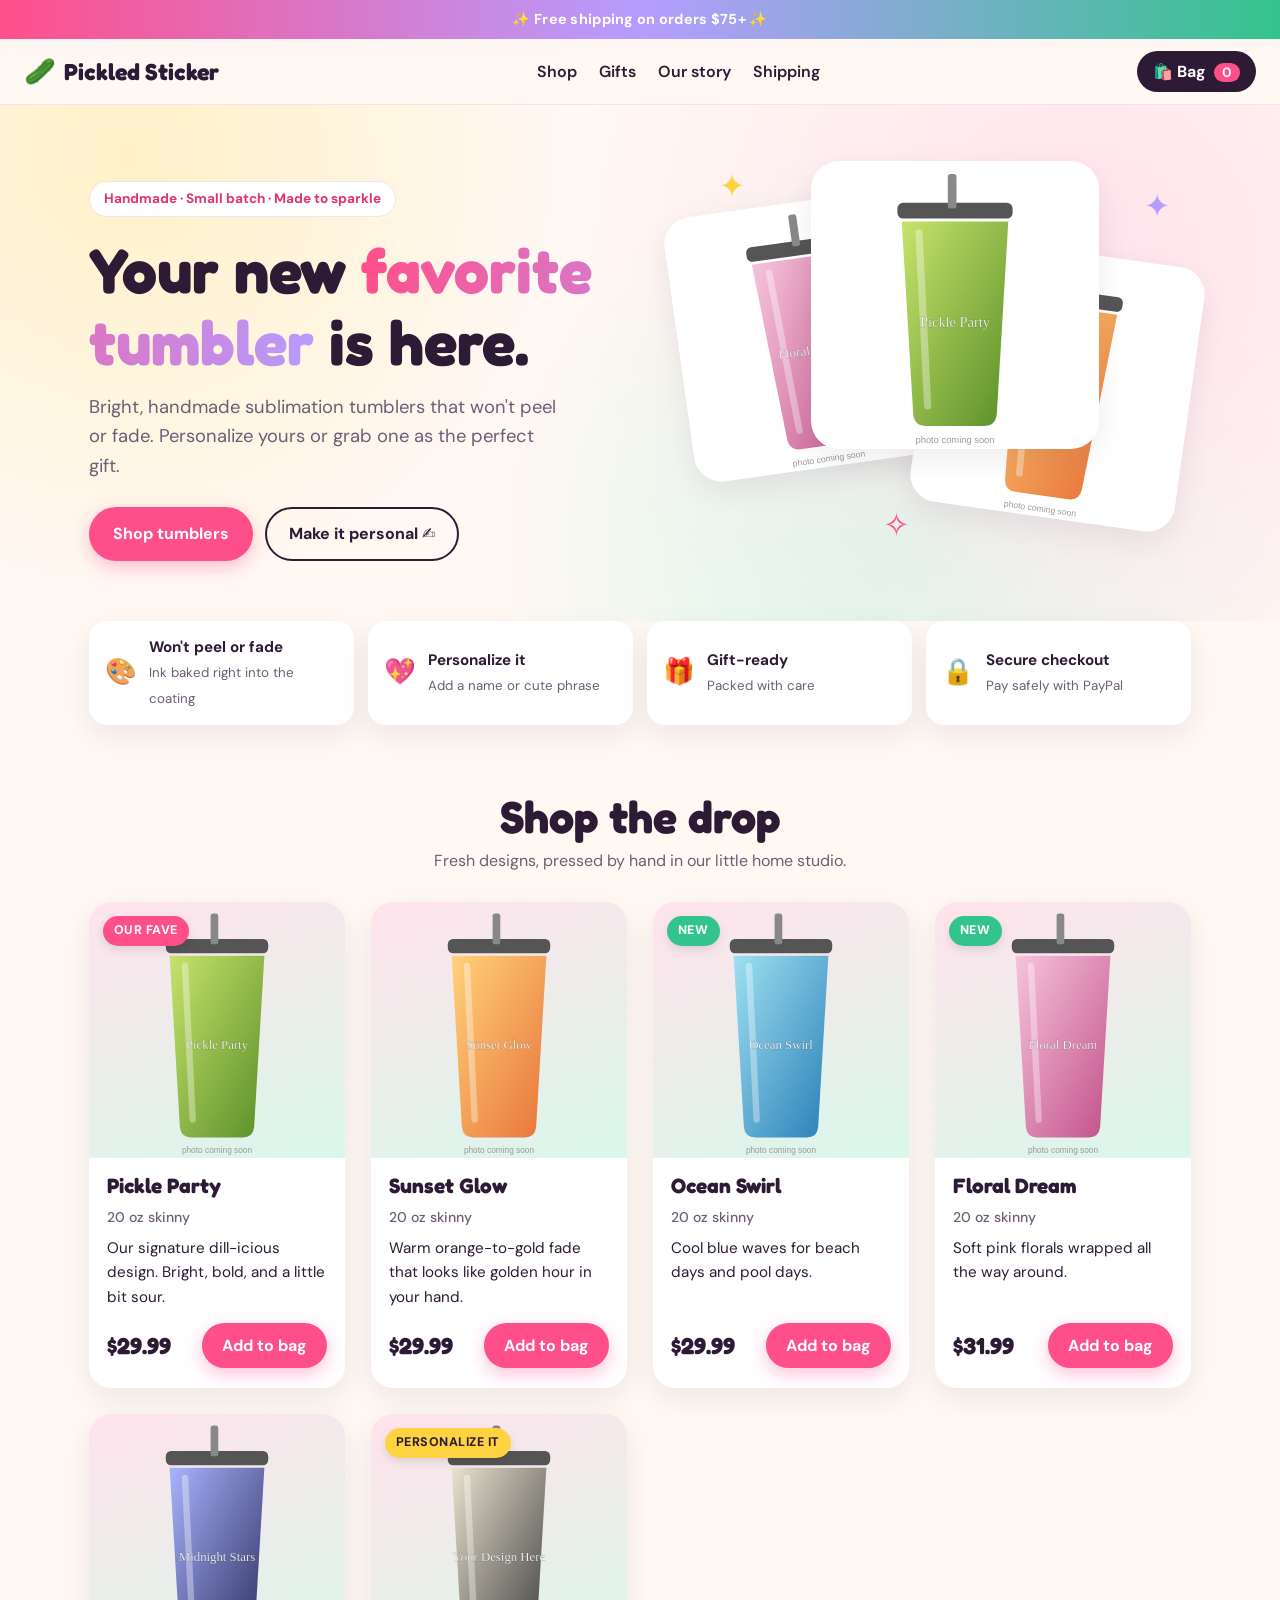
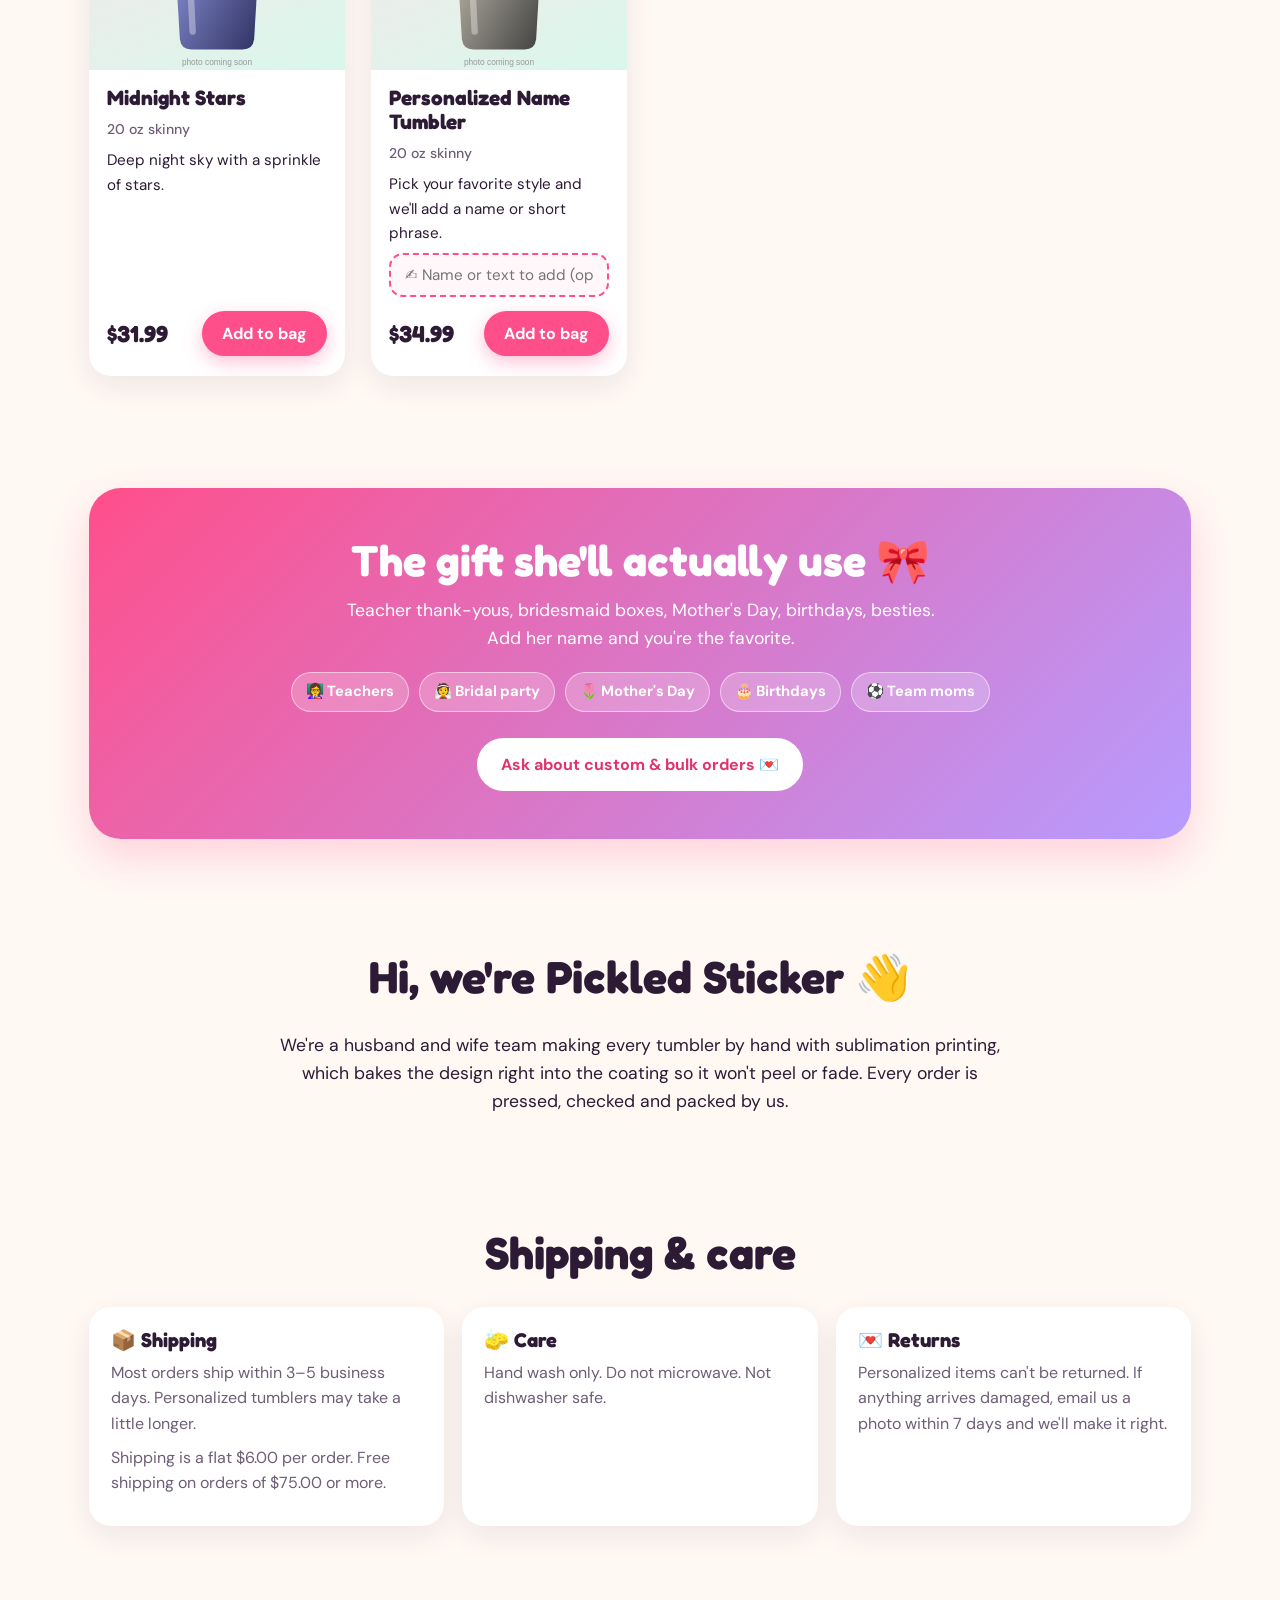
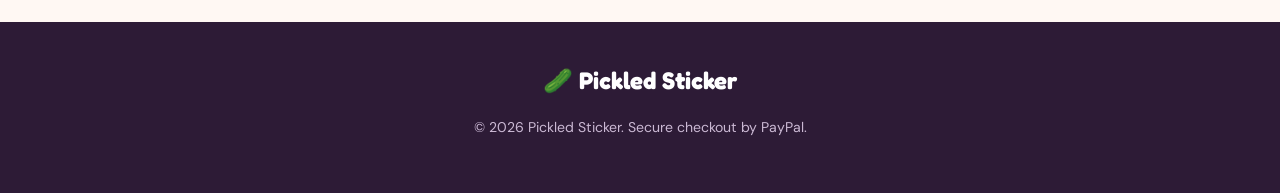
==== index.html @ 27cde6be "New product-focused headline and tagline Co-Authored-By: Claude Opus 5.5 (1M context) <noreply@anthr" ====
<!doctype html>
<html lang="en">
<head>
  <meta charset="utf-8">
  <meta name="viewport" content="width=device-width, initial-scale=1">
  <title>Pickled Sticker | Handmade Sublimation Tumblers</title>
  <meta name="description" content="Bright, handmade sublimation tumblers from Pickled Sticker. Personalized names, gift-ready, shipped to your door.">
  <meta property="og:title" content="Pickled Sticker | Handmade Tumblers">
  <meta property="og:description" content="Cute, bright, handmade tumblers. Personalize yours or grab a gift.">
  <meta property="og:image" content="images/pickle-party.svg">
  <link rel="icon" href="images/pickle-party.svg" type="image/svg+xml">
  <link rel="preconnect" href="https://fonts.googleapis.com">
  <link rel="preconnect" href="https://fonts.gstatic.com" crossorigin>
  <link href="https://fonts.googleapis.com/css2?family=Fredoka:wght@500;600;700&family=DM+Sans:wght@400;500;700&display=swap" rel="stylesheet">
  <link rel="stylesheet" href="styles.css">
</head>
<body>
  <div class="announce" id="announce">✨ <span id="announceText">Handmade with love</span> ✨</div>

  <header class="site-header">
    <a href="#top" class="brand" id="top">
      <span class="brand-mark" aria-hidden="true">🥒</span>
      <span class="brand-name" data-shop-name>Pickled Sticker</span>
    </a>
    <nav class="nav">
      <a href="#shop">Shop</a>
      <a href="#gifts">Gifts</a>
      <a href="#about">Our story</a>
      <a href="#policies">Shipping</a>
    </nav>
    <button class="cart-button" id="cartButton" aria-label="Open cart">
      <span aria-hidden="true">🛍️</span> Bag <span class="cart-count" id="cartCount">0</span>
    </button>
  </header>

  <main>
    <section class="hero">
      <div class="hero-text">
        <p class="eyebrow">Handmade · Small batch · Made to sparkle</p>
        <h1>Your new <span class="pop">favorite tumbler</span> is here.</h1>
        <p class="tagline" id="tagline"></p>
        <div class="hero-ctas">
          <a href="#shop" class="btn btn-primary">Shop tumblers</a>
          <a href="#shop" class="btn btn-ghost" id="personalizeCta">Make it personal ✍️</a>
        </div>
      </div>
      <div class="hero-art" aria-hidden="true">
        <img class="float f1" src="images/floral-dream.svg" alt="">
        <img class="float f2" src="images/pickle-party.svg" alt="">
        <img class="float f3" src="images/sunset-glow.svg" alt="">
        <span class="sparkle s1">✦</span><span class="sparkle s2">✧</span><span class="sparkle s3">✦</span>
      </div>
    </section>

    <section class="perks" aria-label="Why shop with us">
      <div class="perk"><span>🎨</span><div><strong>Won't peel or fade</strong><small>Ink baked right into the coating</small></div></div>
      <div class="perk"><span>💖</span><div><strong>Personalize it</strong><small>Add a name or cute phrase</small></div></div>
      <div class="perk"><span>🎁</span><div><strong>Gift-ready</strong><small>Packed with care</small></div></div>
      <div class="perk"><span>🔒</span><div><strong>Secure checkout</strong><small>Pay safely with PayPal</small></div></div>
    </section>

    <section id="shop" class="section">
      <div class="section-head">
        <h2>Shop the drop</h2>
        <p>Fresh designs, pressed by hand in our little home studio.</p>
      </div>
      <div class="product-grid" id="productGrid"></div>
    </section>

    <section id="gifts" class="section gifts">
      <div class="gift-card">
        <h2>The gift she'll actually use 🎀</h2>
        <p>Teacher thank-yous, bridesmaid boxes, Mother's Day, birthdays, besties. Add her name and you're the favorite.</p>
        <div class="chips">
          <span>👩‍🏫 Teachers</span><span>👰 Bridal party</span><span>🌷 Mother's Day</span><span>🎂 Birthdays</span><span>⚽ Team moms</span>
        </div>
        <a class="btn btn-primary" id="contactLink" href="#">Ask about custom &amp; bulk orders</a>
      </div>
    </section>

    <section id="about" class="section about">
      <div class="section-head">
        <h2>Hi, we're Pickled Sticker 👋</h2>
      </div>
      <p>
        We're a husband and wife team making every tumbler by hand with sublimation printing,
        which bakes the design right into the coating so it won't peel or fade.
        Every order is pressed, checked and packed by us.
        <!-- Master: replace this paragraph with your own story. -->
      </p>
    </section>

    <section id="policies" class="section policies">
      <div class="section-head"><h2>Shipping &amp; care</h2></div>
      <div class="policy-grid">
        <div class="policy"><h3>📦 Shipping</h3><p>Most orders ship within 3–5 business days. Personalized tumblers may take a little longer.</p><p id="shippingPolicy"></p></div>
        <div class="policy"><h3>🧽 Care</h3><p>Hand wash only. Do not microwave. Not dishwasher safe.</p></div>
        <div class="policy"><h3>💌 Returns</h3><p>Personalized items can't be returned. If anything arrives damaged, email us a photo within 7 days and we'll make it right.</p></div>
      </div>
    </section>
  </main>

  <footer class="site-footer">
    <p class="footer-brand">🥒 <span data-shop-name>Pickled Sticker</span></p>
    <p id="socialLinks"></p>
    <p class="small">&copy; <span id="year"></span> <span data-shop-name>Pickled Sticker</span>. Secure checkout by PayPal.</p>
  </footer>

  <!-- Cart drawer -->
  <div class="overlay" id="overlay" hidden></div>
  <aside class="cart-drawer" id="cartDrawer" aria-label="Shopping bag" hidden>
    <div class="cart-head">
      <h2>Your bag</h2>
      <button class="icon-btn" id="closeCart" aria-label="Close bag">✕</button>
    </div>
    <div class="ship-meter" id="shipMeter"></div>
    <div class="cart-items" id="cartItems"></div>
    <div class="cart-totals" id="cartTotals"></div>
    <div id="checkoutNotice" class="notice" hidden></div>
    <div id="paypal-button-container"></div>
  </aside>

  <!-- Thank-you popup -->
  <div class="modal" id="thanksModal" hidden>
    <div class="modal-card">
      <div class="confetti" aria-hidden="true">🎉</div>
      <h2>Yay, it's yours!</h2>
      <p>Your order went through. You'll get a receipt from PayPal by email.</p>
      <p class="small">Order ID: <strong id="orderId"></strong></p>
      <button class="btn btn-primary" id="closeThanks">Keep shopping</button>
    </div>
  </div>

  <script src="config.js"></script>
  <script src="products.js"></script>
  <script src="app.js"></script>
</body>
</html>
---- styles.css ----
:root {
  --pink: #ff4f8b;
  --pink-dark: #e0336f;
  --blush: #ffe3ec;
  --mint: #33c48d;
  --mint-soft: #d9f7ea;
  --sun: #ffd23f;
  --lilac: #b69cff;
  --cream: #fff8f3;
  --ink: #2d1b36;
  --muted: #6e5d77;
  --card: #ffffff;
  --line: #f1e3ea;
  --radius: 22px;
  --shadow: 0 10px 30px rgba(45, 27, 54, .08);
  --shadow-hover: 0 18px 40px rgba(255, 79, 139, .22);
  --display: "Fredoka", "Trebuchet MS", system-ui, sans-serif;
  --body: "DM Sans", system-ui, -apple-system, "Segoe UI", Roboto, sans-serif;
}

* { box-sizing: border-box; }
html { scroll-behavior: smooth; }
body {
  margin: 0;
  font-family: var(--body);
  background: var(--cream);
  color: var(--ink);
  line-height: 1.6;
  overflow-x: hidden;
}
img { max-width: 100%; display: block; }
a { color: var(--pink-dark); }
h1, h2, h3 { font-family: var(--display); line-height: 1.15; }

/* Announcement bar */
.announce {
  background: linear-gradient(90deg, var(--pink), var(--lilac), var(--mint));
  color: #fff; text-align: center; font-weight: 700; font-size: .9rem; padding: 8px 16px;
  letter-spacing: .02em;
}

/* Header */
.site-header {
  position: sticky; top: 0; z-index: 10;
  display: flex; align-items: center; gap: 18px; flex-wrap: wrap;
  padding: 12px 24px;
  background: rgba(255, 248, 243, .88);
  backdrop-filter: blur(10px); -webkit-backdrop-filter: blur(10px);
  border-bottom: 1px solid var(--line);
}
.brand { display: flex; align-items: center; gap: 8px; color: var(--ink); text-decoration: none; font-family: var(--display); font-weight: 700; font-size: 1.45rem; }
.brand-mark { font-size: 1.6rem; display: inline-block; transition: transform .3s; }
.brand:hover .brand-mark { transform: rotate(-15deg) scale(1.1); }
.nav { display: flex; gap: 22px; flex: 1; flex-wrap: wrap; justify-content: center; }
.nav a { color: var(--ink); text-decoration: none; font-weight: 600; position: relative; }
.nav a::after { content: ""; position: absolute; left: 0; right: 100%; bottom: -3px; height: 3px; border-radius: 3px; background: var(--pink); transition: right .25s; }
.nav a:hover::after { right: 0; }
.cart-button {
  background: var(--ink); color: #fff; border: 0; border-radius: 999px;
  padding: 10px 16px; font-weight: 700; cursor: pointer; font-size: 1rem; font-family: var(--body);
  transition: transform .15s;
}
.cart-button:hover { transform: translateY(-2px); }
.cart-count { background: var(--pink); color: #fff; border-radius: 999px; padding: 1px 8px; margin-left: 4px; font-size: .85rem; }
.cart-count.bump { animation: bump .4s; }
@keyframes bump { 50% { transform: scale(1.4); } }

/* Hero */
.hero {
  display: grid; grid-template-columns: 1.1fr 1fr; align-items: center; gap: 24px;
  max-width: 1150px; margin: 0 auto; padding: 56px 24px 40px;
  position: relative;
}
.hero::before {
  content: ""; position: absolute; top: 0; bottom: 0; left: calc(50% - 50vw); right: calc(50% - 50vw); z-index: -1;
  background:
    radial-gradient(circle at 85% 30%, var(--blush) 0, transparent 45%),
    radial-gradient(circle at 70% 85%, var(--mint-soft) 0, transparent 40%),
    radial-gradient(circle at 10% 10%, #fff1c7 0, transparent 35%);
}
.eyebrow { display: inline-block; background: #fff; border: 1px solid var(--line); border-radius: 999px; padding: 6px 14px; font-weight: 700; font-size: .85rem; color: var(--pink-dark); margin: 0 0 18px; }
.hero h1 { font-size: clamp(2.3rem, 5.6vw, 3.9rem); margin: 0 0 14px; }
.pop {
  background: linear-gradient(90deg, var(--pink), var(--lilac));
  -webkit-background-clip: text; background-clip: text; color: transparent;
  display: inline;
}
.tagline { font-size: 1.15rem; color: var(--muted); max-width: 480px; margin: 0 0 26px; }
.hero-ctas { display: flex; gap: 12px; flex-wrap: wrap; }
.hero-art { position: relative; height: 420px; }
.float { position: absolute; width: 52%; border-radius: 28px; box-shadow: var(--shadow); background: #fff; animation: bob 6s ease-in-out infinite; }
.f1 { left: 0; top: 40px; transform: rotate(-8deg); animation-delay: -2s; }
.f2 { left: 26%; top: 0; z-index: 2; width: 56%; }
.f3 { right: 0; top: 90px; transform: rotate(8deg); animation-delay: -4s; }
@keyframes bob { 50% { translate: 0 -14px; } }
.sparkle { position: absolute; color: var(--sun); font-size: 2rem; animation: twinkle 2.4s ease-in-out infinite; }
.s1 { top: 0; left: 8%; } .s2 { bottom: 30px; left: 40%; color: var(--pink); animation-delay: -.8s; } .s3 { top: 20px; right: 4%; color: var(--lilac); animation-delay: -1.6s; }
@keyframes twinkle { 50% { opacity: .3; transform: scale(.7) rotate(20deg); } }

/* Perks */
.perks {
  max-width: 1150px; margin: 0 auto 10px; padding: 0 24px;
  display: grid; grid-template-columns: repeat(4, 1fr); gap: 14px;
}
.perk { display: flex; gap: 12px; align-items: center; background: #fff; border-radius: 18px; padding: 14px 16px; box-shadow: var(--shadow); }
.perk span { font-size: 1.6rem; }
.perk strong { display: block; font-size: .95rem; }
.perk small { color: var(--muted); }

/* Sections */
.section { max-width: 1150px; margin: 0 auto; padding: 56px 24px; }
.section-head { text-align: center; margin-bottom: 28px; }
.section-head h2 { font-size: clamp(2rem, 4.5vw, 2.8rem); margin: 0 0 6px; }
.section-head p { color: var(--muted); margin: 0; }
.about p { max-width: 720px; margin: 0 auto; text-align: center; font-size: 1.1rem; }

/* Buttons */
.btn {
  display: inline-block; border: 2px solid var(--ink); color: var(--ink); background: #fff;
  padding: 12px 22px; border-radius: 999px; font-weight: 700; text-decoration: none; cursor: pointer;
  font-size: 1rem; font-family: var(--body); transition: transform .15s, box-shadow .15s, background .15s;
}
.btn:hover { transform: translateY(-2px); }
.btn-primary { background: var(--pink); border-color: var(--pink); color: #fff; box-shadow: 0 6px 18px rgba(255, 79, 139, .35); }
.btn-primary:hover { background: var(--pink-dark); border-color: var(--pink-dark); }
.btn-ghost { background: transparent; }
.btn:disabled { opacity: .5; cursor: not-allowed; transform: none; }

/* Products */
.product-grid { display: grid; grid-template-columns: repeat(auto-fill, minmax(250px, 1fr)); gap: 26px; }
.product {
  background: var(--card); border-radius: var(--radius); overflow: hidden;
  display: flex; flex-direction: column; box-shadow: var(--shadow);
  transition: transform .2s, box-shadow .2s; position: relative;
}
.product:hover { transform: translateY(-6px); box-shadow: var(--shadow-hover); }
.product .img-wrap { background: linear-gradient(160deg, var(--blush), var(--mint-soft)); overflow: hidden; }
.product img { aspect-ratio: 1 / 1; object-fit: cover; transition: transform .4s; }
.product:hover img { transform: scale(1.06) rotate(-2deg); }
.badge {
  position: absolute; top: 14px; left: 14px; z-index: 2;
  background: var(--sun); color: var(--ink); font-weight: 800; font-size: .78rem;
  padding: 5px 11px; border-radius: 999px; text-transform: uppercase; letter-spacing: .04em;
  box-shadow: 0 4px 10px rgba(0,0,0,.1);
}
.badge.new { background: var(--mint); color: #fff; }
.badge.fave { background: var(--pink); color: #fff; }
.product-body { padding: 16px 18px 20px; display: flex; flex-direction: column; gap: 8px; flex: 1; }
.product h3 { margin: 0; font-size: 1.3rem; }
.product .meta { color: var(--muted); font-size: .88rem; margin: 0; font-weight: 500; }
.product .desc { margin: 0; font-size: .95rem; flex: 1; }
.product .buy-row { display: flex; align-items: center; justify-content: space-between; gap: 10px; margin-top: 6px; }
.product .price { font-family: var(--display); font-weight: 700; font-size: 1.45rem; }
.product .btn { padding: 10px 18px; }
.product input[type=text] {
  width: 100%; padding: 10px 14px; border: 2px dashed var(--pink); border-radius: 14px;
  font-size: .95rem; font-family: var(--body); background: #fff7fa;
}
.product input[type=text]:focus { outline: none; border-style: solid; }
.sold-out { color: var(--muted); font-weight: 700; background: var(--line); padding: 8px 14px; border-radius: 999px; }

/* Gifts */
.gift-card {
  background: linear-gradient(135deg, var(--pink), var(--lilac));
  color: #fff; border-radius: 32px; padding: 48px 32px; text-align: center; box-shadow: var(--shadow-hover);
}
.gift-card h2 { font-size: clamp(1.9rem, 4.5vw, 2.7rem); margin: 0 0 10px; }
.gift-card p { max-width: 620px; margin: 0 auto 20px; font-size: 1.1rem; }
.chips { display: flex; flex-wrap: wrap; justify-content: center; gap: 10px; margin-bottom: 26px; }
.chips span { background: rgba(255,255,255,.22); border: 1px solid rgba(255,255,255,.5); padding: 7px 14px; border-radius: 999px; font-weight: 700; font-size: .92rem; }
.gift-card .btn-primary { background: #fff; color: var(--pink-dark); border-color: #fff; box-shadow: none; }
.gift-card .btn-primary:hover { background: var(--sun); color: var(--ink); border-color: var(--sun); }
.gift-card a:not([href]) { cursor: default; }

/* Policies */
.policy-grid { display: grid; grid-template-columns: repeat(3, 1fr); gap: 18px; }
.policy { background: #fff; border-radius: var(--radius); padding: 22px; box-shadow: var(--shadow); }
.policy h3 { margin: 0 0 8px; font-size: 1.25rem; }
.policy p { margin: 0 0 8px; color: var(--muted); }

/* Cart drawer */
.overlay { position: fixed; inset: 0; background: rgba(45, 27, 54, .4); z-index: 20; backdrop-filter: blur(2px); }
.cart-drawer {
  position: fixed; top: 0; right: 0; bottom: 0; width: min(430px, 100%); z-index: 30;
  background: var(--cream); padding: 22px; overflow-y: auto; box-shadow: -10px 0 40px rgba(45,27,54,.2);
  border-radius: 24px 0 0 24px; animation: slidein .25s ease-out;
}
@keyframes slidein { from { transform: translateX(100%); } }
.cart-head { display: flex; justify-content: space-between; align-items: center; }
.cart-head h2 { margin: 0; font-size: 1.8rem; }
.icon-btn { background: #fff; border: 0; width: 40px; height: 40px; border-radius: 50%; font-size: 1.1rem; cursor: pointer; box-shadow: var(--shadow); }
.ship-meter { margin: 14px 0 4px; font-size: .92rem; font-weight: 600; }
.ship-meter .bar { height: 8px; background: var(--line); border-radius: 99px; overflow: hidden; margin-top: 6px; }
.ship-meter .fill { height: 100%; background: linear-gradient(90deg, var(--pink), var(--mint)); border-radius: 99px; transition: width .3s; }
.cart-line { display: grid; grid-template-columns: 68px 1fr auto; gap: 12px; padding: 14px; margin-top: 10px; background: #fff; border-radius: 18px; align-items: center; }
.cart-line img { width: 68px; height: 68px; object-fit: cover; border-radius: 14px; background: var(--blush); }
.cart-line .name { font-weight: 700; }
.cart-line .note { font-size: .85rem; color: var(--pink-dark); }
.qty { display: flex; align-items: center; gap: 6px; margin-top: 4px; }
.qty button { width: 28px; height: 28px; border-radius: 50%; border: 0; background: var(--blush); color: var(--ink); font-weight: 700; cursor: pointer; }
.qty .remove { width: auto; height: auto; border-radius: 0; background: none; border: 0; color: var(--muted); cursor: pointer; font-size: .82rem; margin-left: 6px; text-decoration: underline; }
.cart-totals { padding: 16px 4px; }
.cart-totals .row { display: flex; justify-content: space-between; }
.cart-totals .total { font-family: var(--display); font-weight: 700; font-size: 1.35rem; border-top: 2px dashed var(--line); margin-top: 8px; padding-top: 8px; }
.empty { color: var(--muted); padding: 30px 0; text-align: center; font-size: 1.05rem; }
.notice { background: #fff6d8; border: 1px solid #ecd27a; padding: 10px 12px; border-radius: 14px; font-size: .9rem; margin-bottom: 12px; }

/* Modal */
.modal { position: fixed; inset: 0; background: rgba(45,27,54,.5); z-index: 40; display: grid; place-items: center; padding: 16px; }
.modal[hidden], .overlay[hidden], .cart-drawer[hidden], .notice[hidden] { display: none; }
.modal-card { background: #fff; border-radius: 28px; padding: 32px 28px; max-width: 420px; text-align: center; }
.modal-card h2 { font-size: 2rem; margin: 6px 0 8px; }
.confetti { font-size: 3rem; animation: bump 1s infinite; }
.small { font-size: .88rem; color: var(--muted); word-break: break-all; }

/* Toast */
.toast {
  position: fixed; bottom: 24px; left: 50%; transform: translateX(-50%);
  background: var(--ink); color: #fff; padding: 12px 22px; border-radius: 999px; z-index: 50; font-weight: 700; white-space: nowrap;
  box-shadow: var(--shadow-hover);
}

/* Footer */
.site-footer { text-align: center; padding: 40px 20px; background: var(--ink); color: #fff; margin-top: 40px; }
.site-footer a { color: var(--sun); }
.site-footer .small { color: #cbb9d4; }
.footer-brand { font-family: var(--display); font-size: 1.5rem; font-weight: 700; margin: 0 0 8px; }

/* Reveal on scroll */
.reveal { opacity: 0; transform: translateY(24px); transition: opacity .6s, transform .6s; }
.reveal.shown { opacity: 1; transform: none; }

@media (prefers-reduced-motion: reduce) {
  *, *::before, *::after { animation: none !important; transition: none !important; }
  .reveal { opacity: 1; transform: none; }
}

@media (max-width: 860px) {
  .hero { grid-template-columns: 1fr; text-align: center; padding-top: 36px; }
  .tagline { margin-left: auto; margin-right: auto; }
  .hero-ctas { justify-content: center; }
  .hero-art { height: 300px; max-width: 420px; width: 100%; margin: 0 auto; }
  .perks { grid-template-columns: repeat(2, 1fr); }
  .policy-grid { grid-template-columns: 1fr; }
}
@media (max-width: 640px) {
  .site-header { padding: 10px 16px; gap: 10px; }
  .nav { order: 3; flex-basis: 100%; gap: 18px; font-size: .95rem; }
  .section { padding: 44px 16px; }
  .perks { padding: 0 16px; gap: 10px; }
  .perk { padding: 12px; gap: 8px; }
  .perk span { font-size: 1.3rem; }
  .perk strong { font-size: .85rem; }
  .perk small { font-size: .78rem; }
  .hero { padding-left: 16px; padding-right: 16px; }
  .gift-card { padding: 36px 20px; border-radius: 26px; }
}
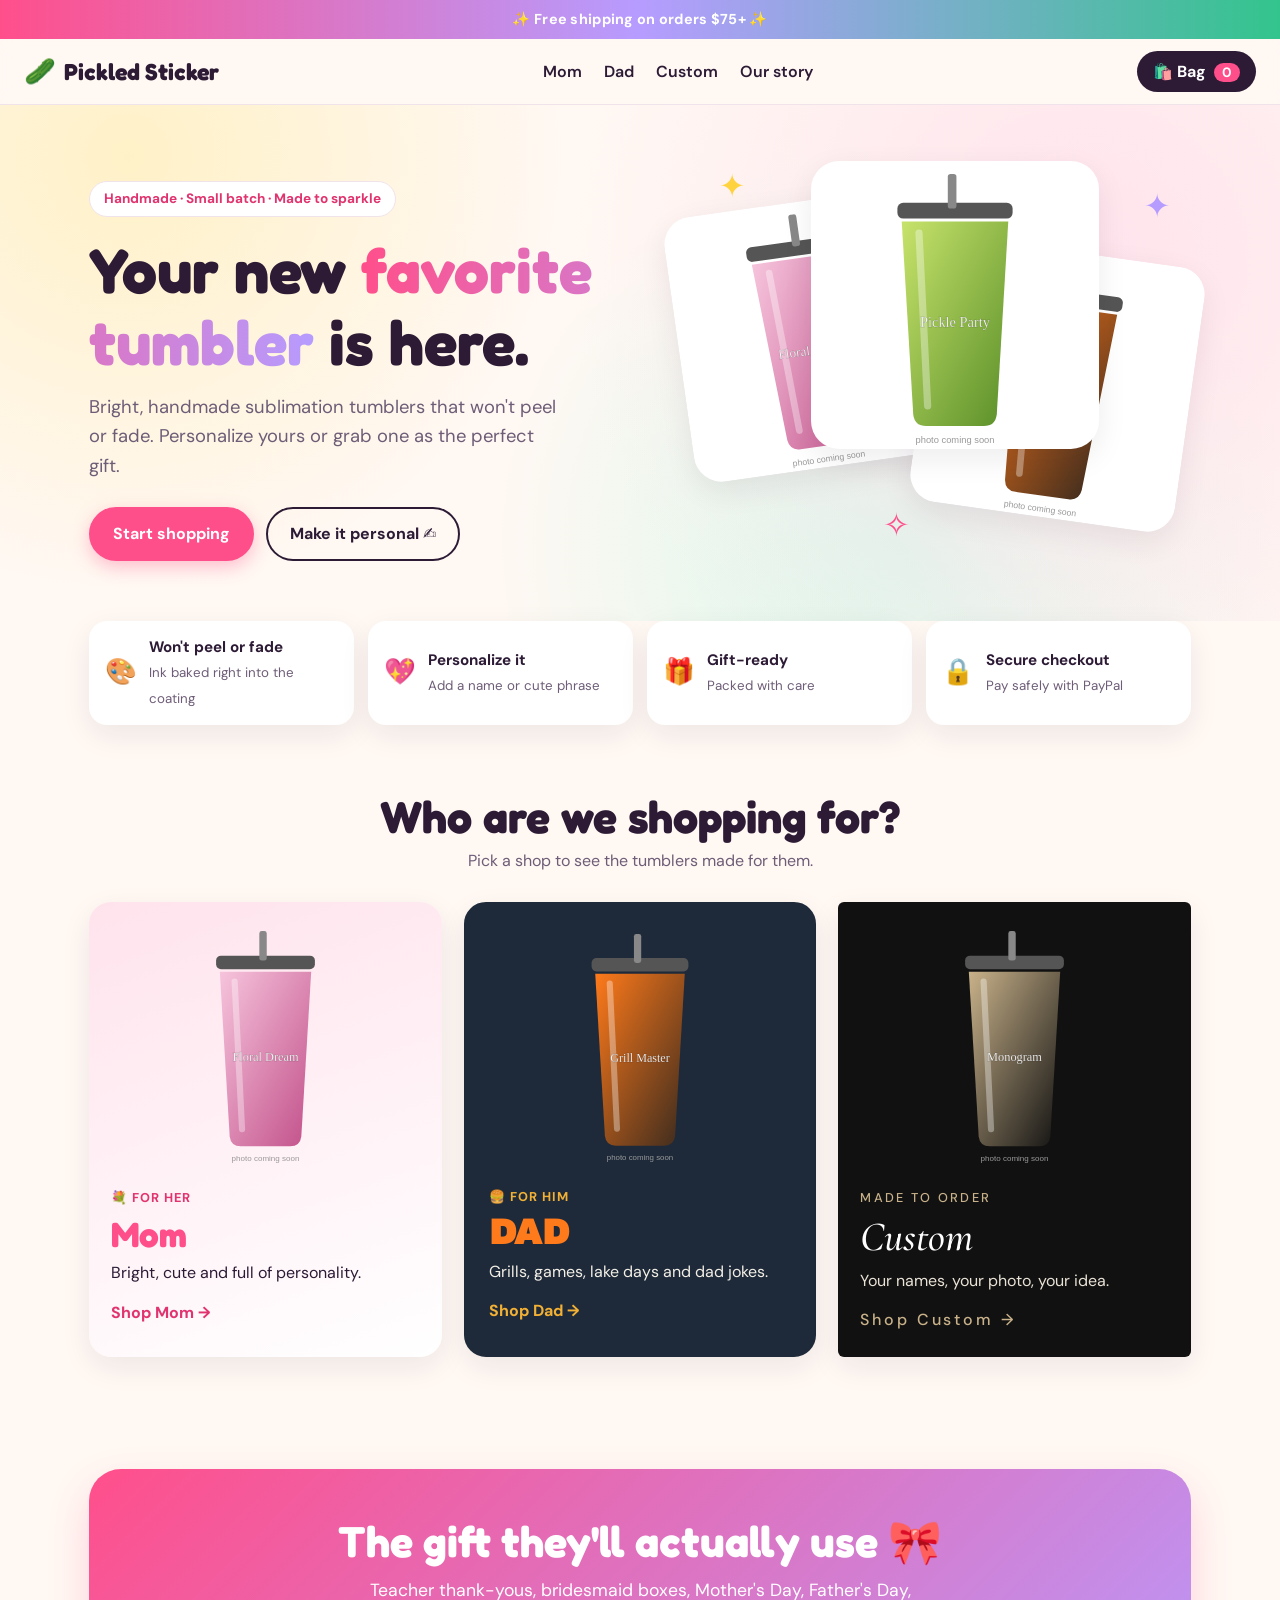
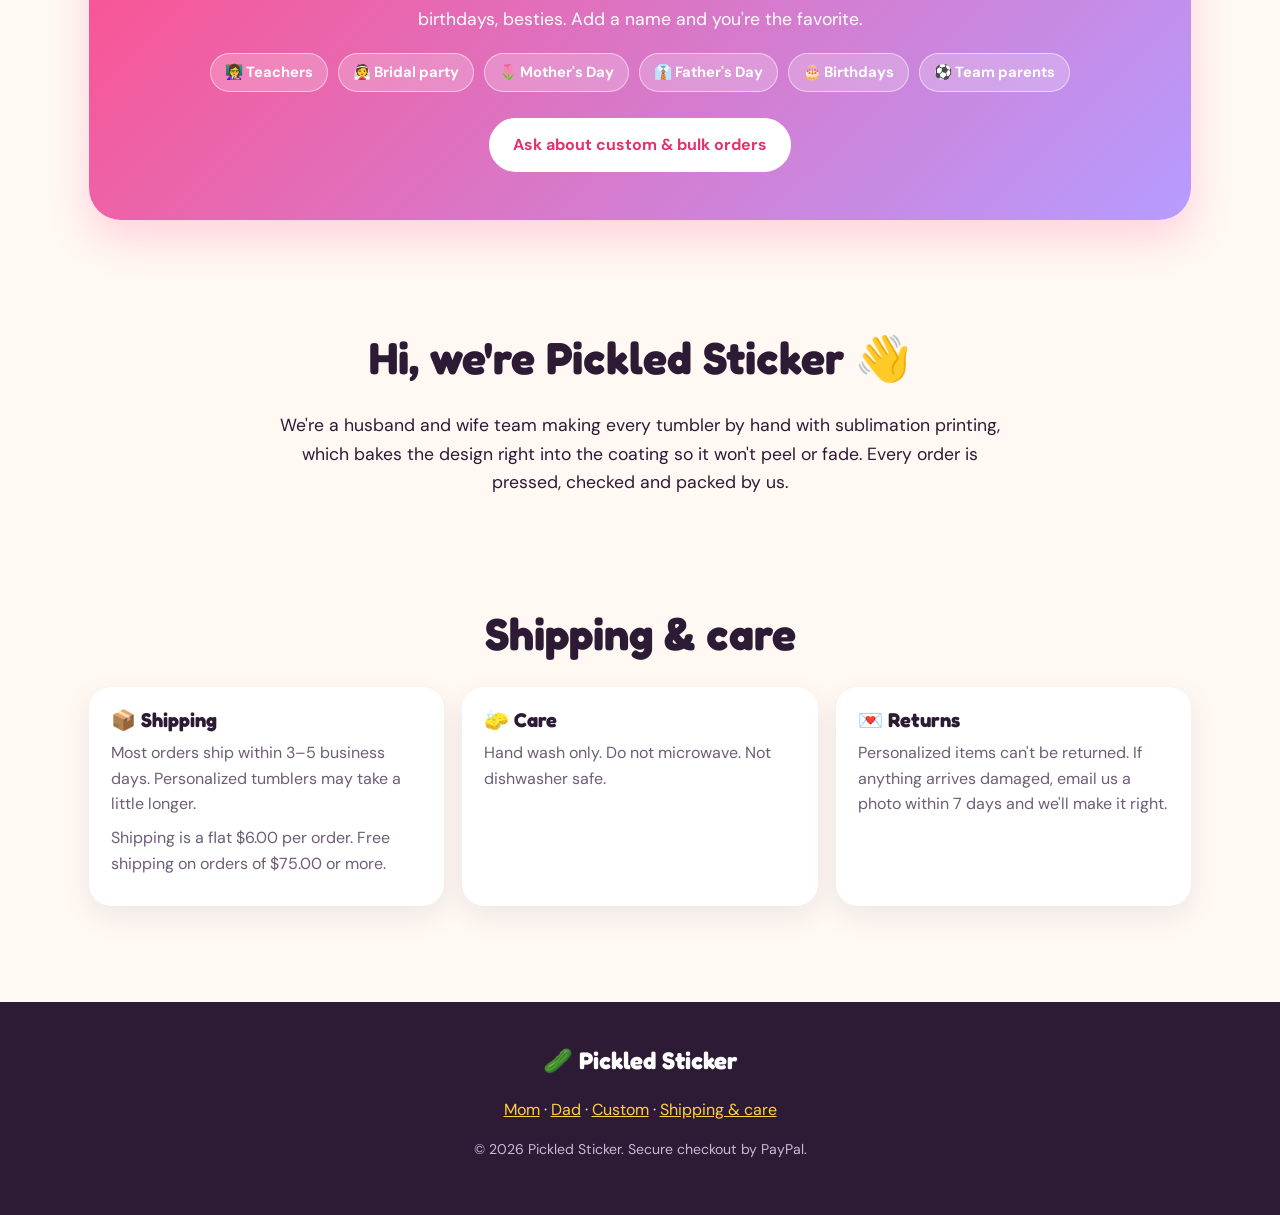
==== commit 669c3670: "Cover page with Mom, Dad and Custom shop tabs, each with its own style Co-Authored-By: Claude Opus 5" ====
--- a/index.html
+++ b/index.html
@@ -4,31 +4,31 @@
   <meta charset="utf-8">
   <meta name="viewport" content="width=device-width, initial-scale=1">
   <title>Pickled Sticker | Handmade Sublimation Tumblers</title>
-  <meta name="description" content="Bright, handmade sublimation tumblers from Pickled Sticker. Personalized names, gift-ready, shipped to your door.">
-  <meta property="og:title" content="Pickled Sticker | Handmade Tumblers">
-  <meta property="og:description" content="Cute, bright, handmade tumblers. Personalize yours or grab a gift.">
+  <meta name="description" content="Bright, handmade sublimation tumblers for Mom, Dad, and fully custom designs. Shipped to your door.">
+  <meta property="og:title" content="Pickled Sticker | Handmade Sublimation Tumblers">
+  <meta property="og:description" content="Bright, handmade sublimation tumblers for Mom, Dad, and fully custom designs. Shipped to your door.">
   <meta property="og:image" content="images/pickle-party.svg">
   <link rel="icon" href="images/pickle-party.svg" type="image/svg+xml">
   <link rel="preconnect" href="https://fonts.googleapis.com">
   <link rel="preconnect" href="https://fonts.gstatic.com" crossorigin>
-  <link href="https://fonts.googleapis.com/css2?family=Fredoka:wght@500;600;700&family=DM+Sans:wght@400;500;700&display=swap" rel="stylesheet">
+  <link href="https://fonts.googleapis.com/css2?family=Fredoka:wght@500;600;700&family=DM+Sans:wght@400;500;700&family=Archivo+Black&family=Cormorant+Garamond:ital,wght@0,500;0,600;1,500&family=Inter:wght@400;500;600&display=swap" rel="stylesheet">
   <link rel="stylesheet" href="styles.css">
 </head>
-<body>
-  <div class="announce" id="announce">✨ <span id="announceText">Handmade with love</span> ✨</div>
+<body class="theme-mom page-cover">
+  <div class="announce">✨ <span id="announceText">Handmade with love</span> ✨</div>
 
   <header class="site-header">
-    <a href="#top" class="brand" id="top">
+    <a href="index.html" class="brand">
       <span class="brand-mark" aria-hidden="true">🥒</span>
       <span class="brand-name" data-shop-name>Pickled Sticker</span>
     </a>
-    <nav class="nav">
-      <a href="#shop">Shop</a>
-      <a href="#gifts">Gifts</a>
-      <a href="#about">Our story</a>
-      <a href="#policies">Shipping</a>
+    <nav class="nav tabs" aria-label="Shops">
+      <a href="mom.html">Mom</a>
+      <a href="dad.html">Dad</a>
+      <a href="custom.html">Custom</a>
+      <a href="index.html#about">Our story</a>
     </nav>
-    <button class="cart-button" id="cartButton" aria-label="Open cart">
+    <button class="cart-button" id="cartButton" aria-label="Open bag">
       <span aria-hidden="true">🛍️</span> Bag <span class="cart-count" id="cartCount">0</span>
     </button>
   </header>
@@ -40,14 +40,14 @@
         <h1>Your new <span class="pop">favorite tumbler</span> is here.</h1>
         <p class="tagline" id="tagline"></p>
         <div class="hero-ctas">
-          <a href="#shop" class="btn btn-primary">Shop tumblers</a>
-          <a href="#shop" class="btn btn-ghost" id="personalizeCta">Make it personal ✍️</a>
+          <a href="#shops" class="btn btn-primary">Start shopping</a>
+          <a href="custom.html" class="btn btn-ghost">Make it personal ✍️</a>
         </div>
       </div>
       <div class="hero-art" aria-hidden="true">
         <img class="float f1" src="images/floral-dream.svg" alt="">
         <img class="float f2" src="images/pickle-party.svg" alt="">
-        <img class="float f3" src="images/sunset-glow.svg" alt="">
+        <img class="float f3" src="images/grill-master.svg" alt="">
         <span class="sparkle s1">✦</span><span class="sparkle s2">✧</span><span class="sparkle s3">✦</span>
       </div>
     </section>
@@ -59,20 +59,48 @@
       <div class="perk"><span>🔒</span><div><strong>Secure checkout</strong><small>Pay safely with PayPal</small></div></div>
     </section>
 
-    <section id="shop" class="section">
+    <section id="shops" class="section">
       <div class="section-head">
-        <h2>Shop the drop</h2>
-        <p>Fresh designs, pressed by hand in our little home studio.</p>
+        <h2>Who are we shopping for?</h2>
+        <p>Pick a shop to see the tumblers made for them.</p>
       </div>
-      <div class="product-grid" id="productGrid"></div>
+      <div class="shop-tabs">
+        <a class="shop-tab tab-mom reveal" href="mom.html">
+          <img src="images/floral-dream.svg" alt="">
+          <div>
+            <span class="tab-kicker">💐 For her</span>
+            <h3>Mom</h3>
+            <p>Bright, cute and full of personality.</p>
+            <span class="tab-go">Shop Mom →</span>
+          </div>
+        </a>
+        <a class="shop-tab tab-dad reveal" href="dad.html">
+          <img src="images/grill-master.svg" alt="">
+          <div>
+            <span class="tab-kicker">🍔 For him</span>
+            <h3>Dad</h3>
+            <p>Grills, games, lake days and dad jokes.</p>
+            <span class="tab-go">Shop Dad →</span>
+          </div>
+        </a>
+        <a class="shop-tab tab-custom reveal" href="custom.html">
+          <img src="images/custom-monogram.svg" alt="">
+          <div>
+            <span class="tab-kicker">Made to order</span>
+            <h3>Custom</h3>
+            <p>Your names, your photo, your idea.</p>
+            <span class="tab-go">Shop Custom →</span>
+          </div>
+        </a>
+      </div>
     </section>
 
     <section id="gifts" class="section gifts">
       <div class="gift-card">
-        <h2>The gift she'll actually use 🎀</h2>
-        <p>Teacher thank-yous, bridesmaid boxes, Mother's Day, birthdays, besties. Add her name and you're the favorite.</p>
+        <h2>The gift they'll actually use 🎀</h2>
+        <p>Teacher thank-yous, bridesmaid boxes, Mother's Day, Father's Day, birthdays, besties. Add a name and you're the favorite.</p>
         <div class="chips">
-          <span>👩‍🏫 Teachers</span><span>👰 Bridal party</span><span>🌷 Mother's Day</span><span>🎂 Birthdays</span><span>⚽ Team moms</span>
+          <span>👩‍🏫 Teachers</span><span>👰 Bridal party</span><span>🌷 Mother's Day</span><span>👔 Father's Day</span><span>🎂 Birthdays</span><span>⚽ Team parents</span>
         </div>
         <a class="btn btn-primary" id="contactLink" href="#">Ask about custom &amp; bulk orders</a>
       </div>
@@ -102,11 +130,12 @@
 
   <footer class="site-footer">
     <p class="footer-brand">🥒 <span data-shop-name>Pickled Sticker</span></p>
+    <p class="footer-links"><a href="mom.html">Mom</a> · <a href="dad.html">Dad</a> · <a href="custom.html">Custom</a> · <a href="index.html#policies">Shipping &amp; care</a></p>
     <p id="socialLinks"></p>
     <p class="small">&copy; <span id="year"></span> <span data-shop-name>Pickled Sticker</span>. Secure checkout by PayPal.</p>
   </footer>
 
-  <!-- Cart drawer -->
+  <!-- Shopping bag (shared by every page) -->
   <div class="overlay" id="overlay" hidden></div>
   <aside class="cart-drawer" id="cartDrawer" aria-label="Shopping bag" hidden>
     <div class="cart-head">
--- a/styles.css
+++ b/styles.css
@@ -255,3 +255,197 @@
   .hero { padding-left: 16px; padding-right: 16px; }
   .gift-card { padding: 36px 20px; border-radius: 26px; }
 }
+
+/* =====================================================================
+   SHOP TABS, SHOP PAGES, AND THE DAD / CUSTOM THEMES
+   ===================================================================== */
+
+/* Header tabs */
+.tabs a.active { color: var(--pink-dark); }
+.tabs a.active::after { right: 0; }
+
+/* Shop page hero */
+.shop-hero { text-align: center; padding: 56px 24px 36px; position: relative; }
+.shop-hero::before {
+  content: ""; position: absolute; inset: 0; z-index: -1;
+  background:
+    radial-gradient(circle at 80% 20%, var(--blush) 0, transparent 45%),
+    radial-gradient(circle at 15% 80%, var(--mint-soft) 0, transparent 40%),
+    radial-gradient(circle at 10% 10%, #fff1c7 0, transparent 35%);
+}
+.shop-hero h1 { font-size: clamp(2.3rem, 6vw, 3.8rem); margin: 0 0 12px; }
+.shop-hero .tagline { margin: 0 auto; }
+.page-shop .perks { margin-top: 8px; }
+
+/* Cover: the three big shop tabs */
+.shop-tabs { display: grid; grid-template-columns: repeat(3, 1fr); gap: 22px; }
+.shop-tab {
+  display: flex; flex-direction: column; text-decoration: none; overflow: hidden;
+  border-radius: var(--radius); box-shadow: var(--shadow); transition: transform .2s, box-shadow .2s;
+}
+.shop-tab:hover { transform: translateY(-6px) rotate(-.5deg); box-shadow: var(--shadow-hover); }
+.shop-tab img { aspect-ratio: 4 / 3; object-fit: contain; padding: 18px 0 0; transition: transform .4s; }
+.shop-tab:hover img { transform: scale(1.06) rotate(-3deg); }
+.shop-tab > div { padding: 18px 22px 24px; }
+.shop-tab h3 { margin: 4px 0 6px; font-size: 2.2rem; }
+.shop-tab p { margin: 0 0 14px; }
+.tab-kicker { font-size: .8rem; font-weight: 700; text-transform: uppercase; letter-spacing: .08em; }
+.tab-go { font-weight: 700; }
+.tab-mom { background: linear-gradient(160deg, var(--blush), #fff); color: var(--ink); }
+.tab-mom h3 { font-family: "Fredoka", sans-serif; color: var(--pink); }
+.tab-mom .tab-kicker, .tab-mom .tab-go { color: var(--pink-dark); }
+.tab-dad { background: #1e2a3a; color: #f3efe6; border: 3px solid #1e2a3a; }
+.tab-dad h3 { font-family: "Archivo Black", Impact, sans-serif; color: #ff7a1a; text-transform: uppercase; letter-spacing: .02em; }
+.tab-dad .tab-kicker, .tab-dad .tab-go { color: #f2b134; }
+.tab-custom { background: #111; color: #e9e2d6; border-radius: 6px; }
+.tab-custom h3 { font-family: "Cormorant Garamond", Georgia, serif; font-weight: 500; font-style: italic; font-size: 2.6rem; color: #fff; }
+.tab-custom .tab-kicker, .tab-custom .tab-go { color: #c9b28a; letter-spacing: .18em; font-weight: 500; }
+
+/* "Keep browsing" mini tabs */
+.other-shops { text-align: center; padding-top: 10px; }
+.other-shops h2 { font-size: 1.8rem; margin: 0 0 16px; }
+.mini-tabs { display: flex; gap: 14px; justify-content: center; flex-wrap: wrap; }
+.mini-tab { padding: 14px 24px; border-radius: 999px; font-weight: 700; text-decoration: none; transition: transform .15s; }
+.mini-tab:hover { transform: translateY(-2px); }
+.mini-mom { background: var(--blush); color: #e0336f; font-family: "Fredoka", sans-serif; }
+.mini-dad { background: #1e2a3a; color: #f2b134; font-family: "Archivo Black", Impact, sans-serif; text-transform: uppercase; }
+.mini-custom { background: #111; color: #e9e2d6; letter-spacing: .12em; text-transform: uppercase; font-size: .9rem; }
+
+/* Custom: how it works */
+.steps { list-style: none; padding: 0; margin: 0 auto 26px; display: grid; grid-template-columns: repeat(3, 1fr); gap: 18px; counter-reset: step; max-width: 1000px; }
+.steps li { background: var(--card); padding: 24px; border-radius: var(--radius); box-shadow: var(--shadow); counter-increment: step; }
+.steps li::before { content: "0" counter(step); display: block; font-family: var(--display); font-size: 2rem; color: var(--pink); margin-bottom: 6px; }
+.steps strong { display: block; font-size: 1.1rem; margin-bottom: 4px; }
+.steps span { color: var(--muted); }
+.center { text-align: center; }
+
+/* ---------------------------- DAD THEME ----------------------------
+   Bold, rugged and fun: kraft-paper background, navy, safety orange,
+   mustard, chunky type and retro "sticker" cards with hard shadows. */
+.theme-dad {
+  --pink: #ff7a1a;
+  --pink-dark: #e0610a;
+  --blush: #ffe6d1;
+  --mint: #6b7d3c;
+  --mint-soft: #e4e8d3;
+  --sun: #f2b134;
+  --lilac: #3d6a99;
+  --cream: #f3efe6;
+  --ink: #1e2a3a;
+  --muted: #55606e;
+  --line: #d9d1bf;
+  --radius: 10px;
+  --shadow: 5px 5px 0 #1e2a3a;
+  --shadow-hover: 9px 9px 0 #1e2a3a;
+  --display: "Archivo Black", Impact, "Arial Black", sans-serif;
+  background-image: repeating-linear-gradient(135deg, rgba(30,42,58,.025) 0 12px, transparent 12px 24px);
+}
+.theme-dad .announce { background: #1e2a3a; color: #f2b134; letter-spacing: .08em; text-transform: uppercase; }
+.theme-dad .site-header { background: rgba(243,239,230,.92); border-bottom: 3px solid #1e2a3a; }
+.theme-dad h1, .theme-dad h2, .theme-dad h3 { text-transform: uppercase; letter-spacing: .01em; font-weight: 400; }
+.theme-dad .brand { text-transform: none; }
+.theme-dad .shop-hero { background: #1e2a3a; color: #f3efe6; border-bottom: 6px solid #ff7a1a; padding: 64px 24px 52px; }
+.theme-dad .shop-hero::before { display: none; }
+.theme-dad .shop-hero .tagline { color: #cfd6df; }
+.theme-dad .shop-hero .eyebrow { background: #f2b134; color: #1e2a3a; border: 0; text-transform: uppercase; letter-spacing: .08em; }
+.theme-dad .pop { background: none; color: #ff7a1a; -webkit-text-fill-color: #ff7a1a; }
+.theme-dad .perks { margin-top: -26px; position: relative; }
+.theme-dad .perk, .theme-dad .product, .theme-dad .policy, .theme-dad .steps li { border: 3px solid #1e2a3a; }
+.theme-dad .product .img-wrap { background: repeating-linear-gradient(45deg, #ece4d2 0 14px, #e4dac4 14px 28px); border-bottom: 3px solid #1e2a3a; }
+.theme-dad .product:hover img { transform: scale(1.05) rotate(3deg); }
+.theme-dad .badge { border: 2px solid #1e2a3a; box-shadow: 2px 2px 0 #1e2a3a; border-radius: 6px; }
+.theme-dad .btn { border-radius: 8px; text-transform: uppercase; letter-spacing: .05em; border-width: 3px; }
+.theme-dad .btn-primary { box-shadow: 3px 3px 0 #1e2a3a; border-color: #1e2a3a; }
+.theme-dad .btn-primary:hover { box-shadow: 5px 5px 0 #1e2a3a; }
+.theme-dad .product input[type=text] { border: 2px dashed #1e2a3a; background: #fffaf0; border-radius: 8px; }
+.theme-dad .cart-button { border-radius: 8px; }
+.theme-dad .cart-line, .theme-dad .icon-btn { border: 2px solid #1e2a3a; box-shadow: none; }
+.theme-dad .cart-drawer { border-radius: 0; border-left: 4px solid #1e2a3a; }
+.theme-dad .site-footer { border-top: 6px solid #ff7a1a; }
+.theme-dad .site-footer a { color: #f2b134; }
+.theme-dad .tabs a.active { color: #e0610a; }
+
+/* --------------------------- CUSTOM THEME --------------------------
+   Sleek and minimal: warm off-white, black, champagne gold accents,
+   elegant serif headings, square corners and lots of breathing room. */
+.theme-custom {
+  --pink: #111111;
+  --pink-dark: #000000;
+  --blush: #efe9df;
+  --mint: #b08d57;
+  --mint-soft: #f4efe6;
+  --sun: #c9b28a;
+  --lilac: #8a7a66;
+  --cream: #f7f4ef;
+  --ink: #111111;
+  --muted: #6f6a63;
+  --line: #e2dcd2;
+  --card: #ffffff;
+  --radius: 4px;
+  --shadow: 0 1px 0 rgba(0,0,0,.04);
+  --shadow-hover: 0 20px 40px rgba(0,0,0,.08);
+  --display: "Cormorant Garamond", Georgia, "Times New Roman", serif;
+  --body: "Inter", system-ui, -apple-system, "Segoe UI", sans-serif;
+  letter-spacing: .005em;
+}
+.theme-custom .announce { background: #111; color: #c9b28a; font-weight: 500; letter-spacing: .2em; text-transform: uppercase; font-size: .75rem; }
+.theme-custom .site-header { background: rgba(247,244,239,.92); }
+.theme-custom .brand-name { font-family: var(--body); font-weight: 600; letter-spacing: .14em; text-transform: uppercase; font-size: 1rem; }
+.theme-custom .nav a { font-weight: 500; text-transform: uppercase; letter-spacing: .14em; font-size: .82rem; }
+.theme-custom .nav a::after { height: 1px; background: #111; }
+.theme-custom .tabs a.active { color: #111; }
+.theme-custom h1, .theme-custom h2, .theme-custom h3 { font-weight: 500; }
+.theme-custom .shop-hero { padding: 90px 24px 70px; }
+.theme-custom .shop-hero::before { background: linear-gradient(180deg, #efe9df, transparent); }
+.theme-custom .shop-hero h1 { font-size: clamp(2.6rem, 7vw, 4.6rem); line-height: 1.05; }
+.theme-custom .pop { background: none; color: #b08d57; -webkit-text-fill-color: #b08d57; font-style: italic; }
+.theme-custom .eyebrow { background: none; border: 0; border-bottom: 1px solid #b08d57; border-radius: 0; color: #8a6a3a; text-transform: uppercase; letter-spacing: .24em; font-weight: 500; font-size: .75rem; padding: 0 0 6px; }
+.theme-custom .perk { border: 1px solid var(--line); }
+.theme-custom .perk span { filter: grayscale(1); }
+.theme-custom .product { border: 1px solid var(--line); }
+.theme-custom .product .img-wrap { background: #efe9df; }
+.theme-custom .product:hover img { transform: scale(1.04); }
+.theme-custom .product h3 { font-size: 1.6rem; }
+.theme-custom .product .price { font-family: var(--body); font-weight: 500; font-size: 1.1rem; letter-spacing: .04em; }
+.theme-custom .product input[type=text] { border: 0; border-bottom: 1px solid #111; border-radius: 0; background: transparent; padding: 10px 0; }
+.theme-custom .btn { border-radius: 0; text-transform: uppercase; letter-spacing: .16em; font-size: .78rem; font-weight: 600; padding: 14px 22px; border-width: 1px; }
+.theme-custom .btn-primary { background: #111; border-color: #111; box-shadow: none; }
+.theme-custom .btn-primary:hover { background: #b08d57; border-color: #b08d57; }
+.theme-custom .badge { border-radius: 0; background: #111; color: #c9b28a; }
+.theme-custom .cart-button { border-radius: 0; text-transform: uppercase; letter-spacing: .12em; font-size: .82rem; }
+.theme-custom .cart-count { background: #b08d57; }
+.theme-custom .cart-drawer { border-radius: 0; }
+.theme-custom .icon-btn { border-radius: 0; border: 1px solid var(--line); }
+.theme-custom .cart-line { border: 1px solid var(--line); border-radius: 0; }
+.theme-custom .cart-line img { border-radius: 0; }
+.theme-custom .qty button { border-radius: 0; background: #efe9df; }
+.theme-custom .steps li { border: 1px solid var(--line); }
+.theme-custom .steps li::before { color: #b08d57; font-style: italic; }
+.theme-custom .site-footer { background: #111; }
+.theme-custom .site-footer a { color: #c9b28a; }
+.theme-custom .footer-brand { font-style: italic; }
+.theme-custom .ship-meter .fill { background: linear-gradient(90deg, #111, #b08d57); }
+.theme-custom .modal-card { border-radius: 0; }
+
+@media (max-width: 860px) {
+  .shop-tabs { grid-template-columns: 1fr; }
+  .shop-tab { flex-direction: row; align-items: center; }
+  .shop-tab img { width: 38%; aspect-ratio: 1 / 1; padding: 10px; }
+  .shop-tab > div { padding: 16px 18px 16px 4px; }
+  .shop-tab h3 { font-size: 1.8rem; }
+  .steps { grid-template-columns: 1fr; }
+}
+@media (max-width: 640px) {
+  .shop-hero { padding: 40px 16px 30px; }
+  .theme-custom .shop-hero { padding: 60px 16px 50px; }
+  .theme-dad .shop-hero { padding: 44px 16px 48px; }
+  .theme-custom .nav a { font-size: .75rem; letter-spacing: .1em; }
+}
+
+.product .btn { white-space: nowrap; }
+.theme-dad .product .btn { padding: 10px 14px; font-size: .9rem; }
+.theme-custom .product .btn { padding: 13px 16px; }
+@media (max-width: 640px) {
+  .theme-dad .brand { font-size: 1.12rem; }
+  .theme-dad .brand-mark { font-size: 1.35rem; }
+}
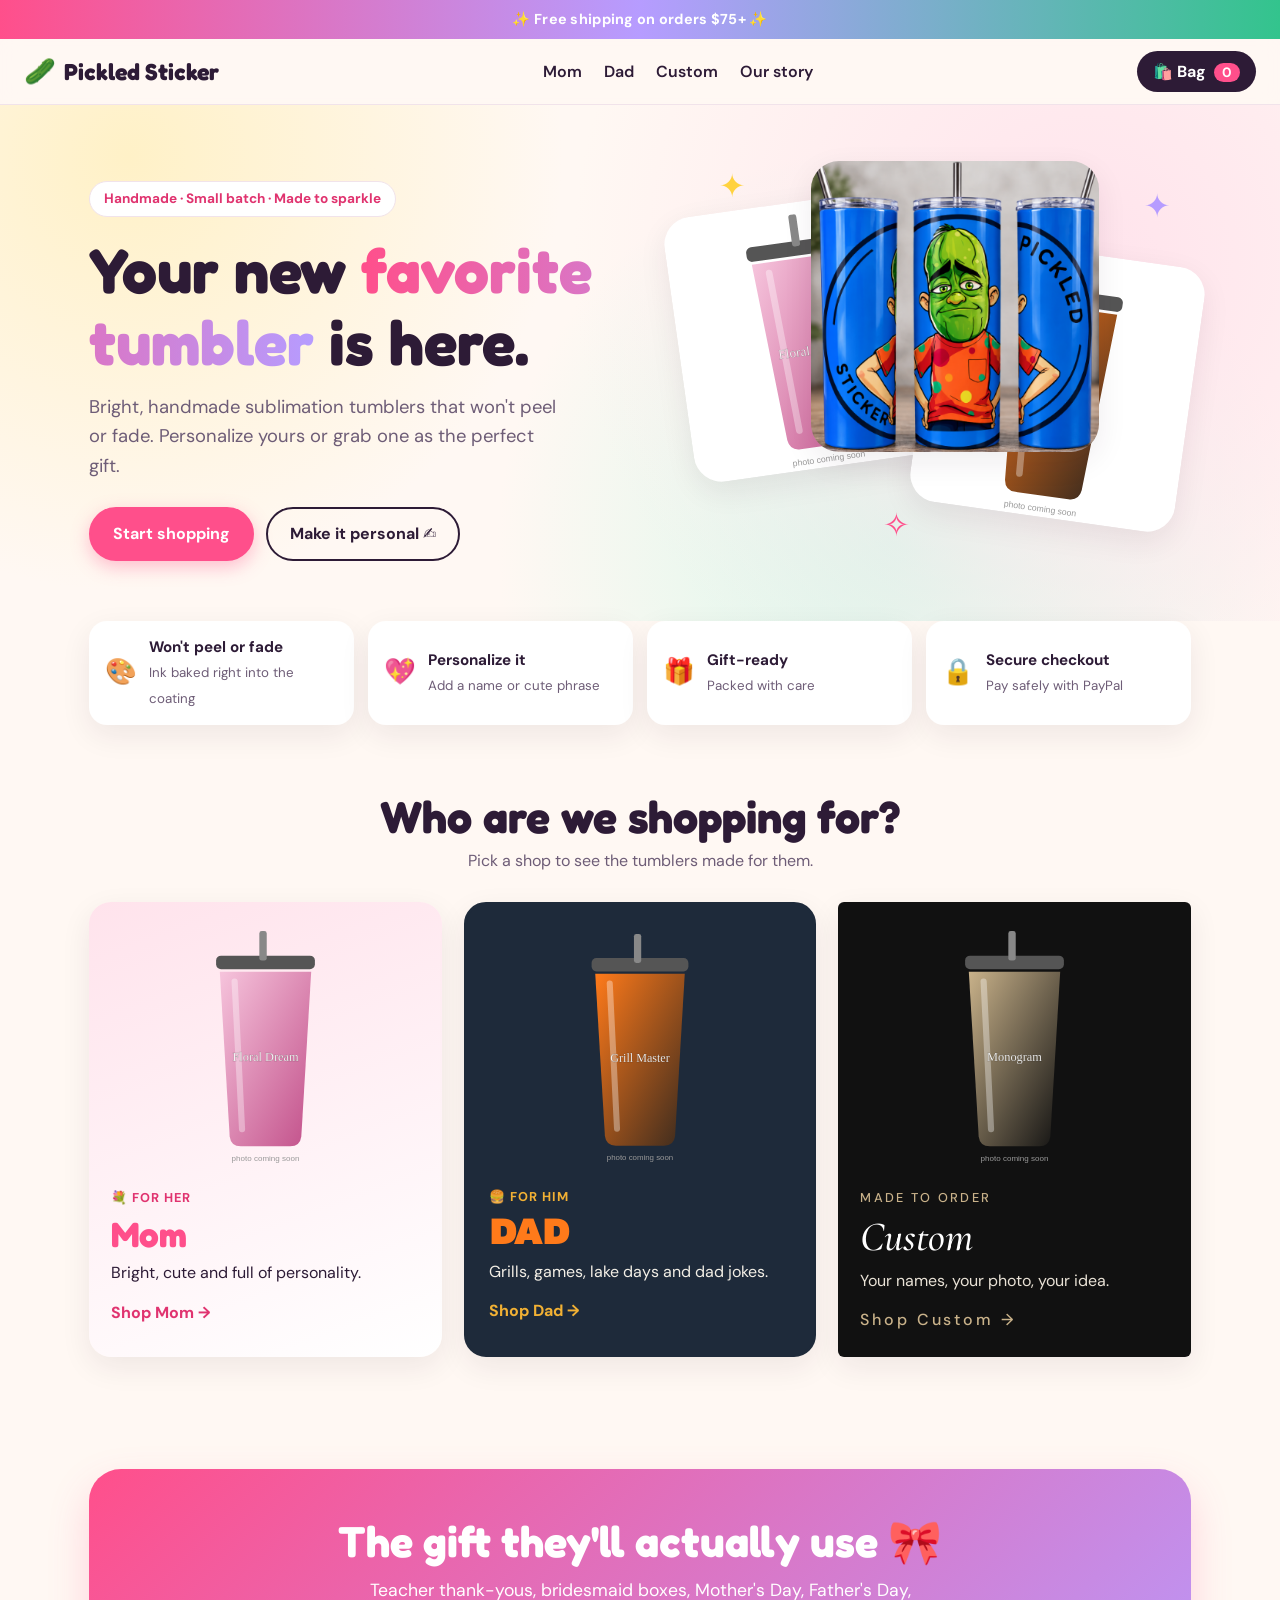
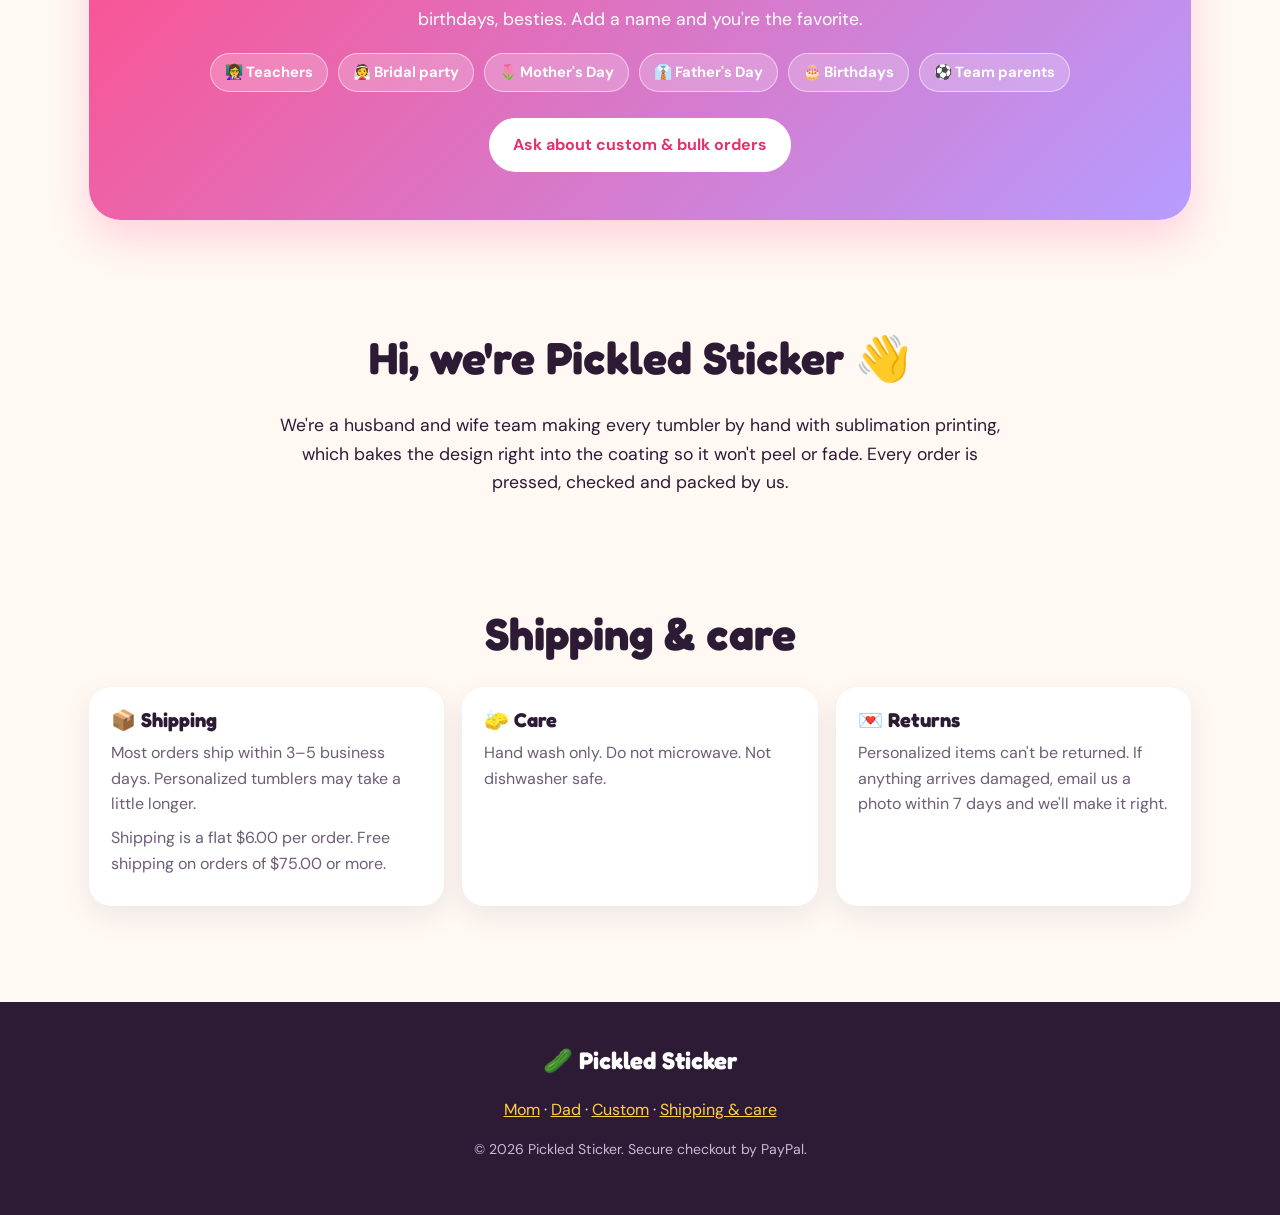
==== commit 0fbcd9d2: "Pickle Party brand cup at $14.99 with real photo; hide card descriptions Co-Authored-By: Claude Opus" ====
--- a/index.html
+++ b/index.html
@@ -7,7 +7,7 @@
   <meta name="description" content="Bright, handmade sublimation tumblers for Mom, Dad, and fully custom designs. Shipped to your door.">
   <meta property="og:title" content="Pickled Sticker | Handmade Sublimation Tumblers">
   <meta property="og:description" content="Bright, handmade sublimation tumblers for Mom, Dad, and fully custom designs. Shipped to your door.">
-  <meta property="og:image" content="images/pickle-party.svg">
+  <meta property="og:image" content="images/pickle-party.png">
   <link rel="icon" href="images/pickle-party.svg" type="image/svg+xml">
   <link rel="preconnect" href="https://fonts.googleapis.com">
   <link rel="preconnect" href="https://fonts.gstatic.com" crossorigin>
@@ -46,7 +46,7 @@
       </div>
       <div class="hero-art" aria-hidden="true">
         <img class="float f1" src="images/floral-dream.svg" alt="">
-        <img class="float f2" src="images/pickle-party.svg" alt="">
+        <img class="float f2" src="images/pickle-party.png" alt="">
         <img class="float f3" src="images/grill-master.svg" alt="">
         <span class="sparkle s1">✦</span><span class="sparkle s2">✧</span><span class="sparkle s3">✦</span>
       </div>
--- a/styles.css
+++ b/styles.css
@@ -449,3 +449,5 @@
   .theme-dad .brand { font-size: 1.12rem; }
   .theme-dad .brand-mark { font-size: 1.35rem; }
 }
+.product-body { gap: 6px; }
+.product .buy-row { margin-top: auto; padding-top: 8px; }
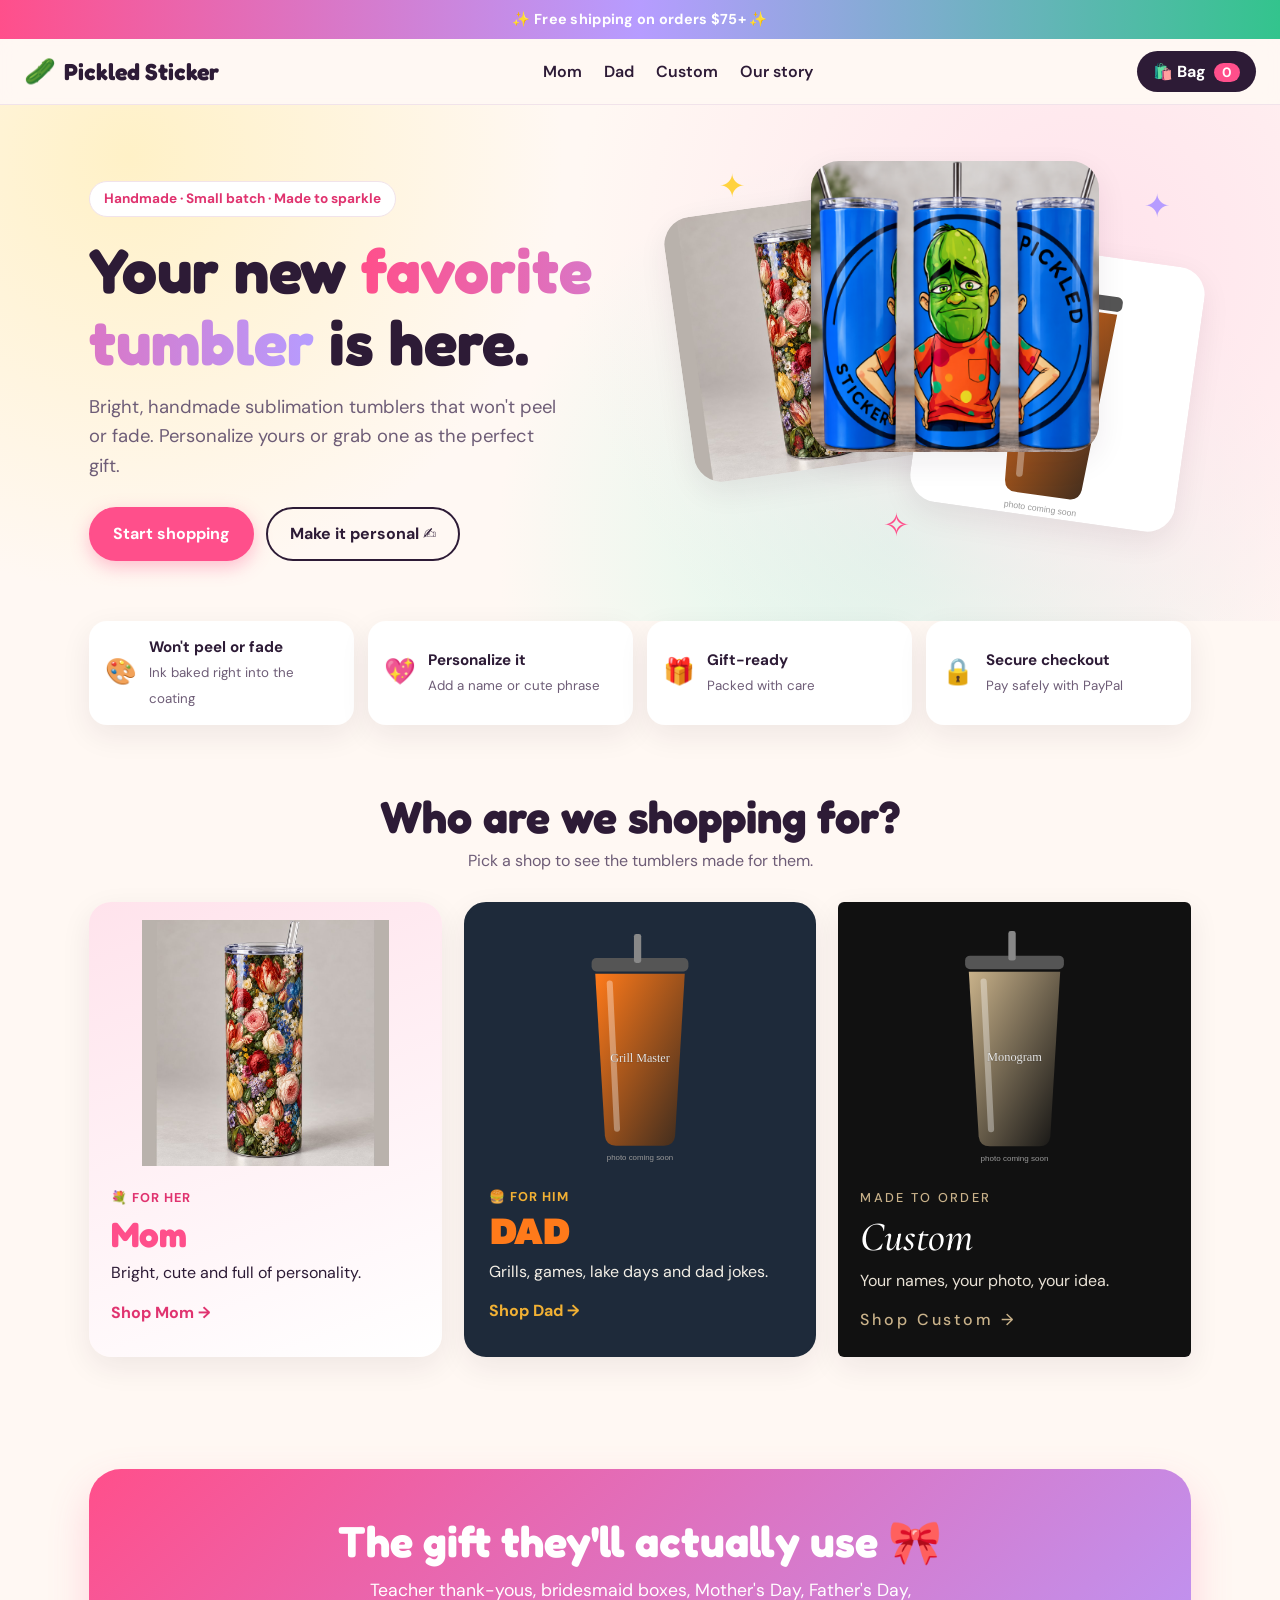
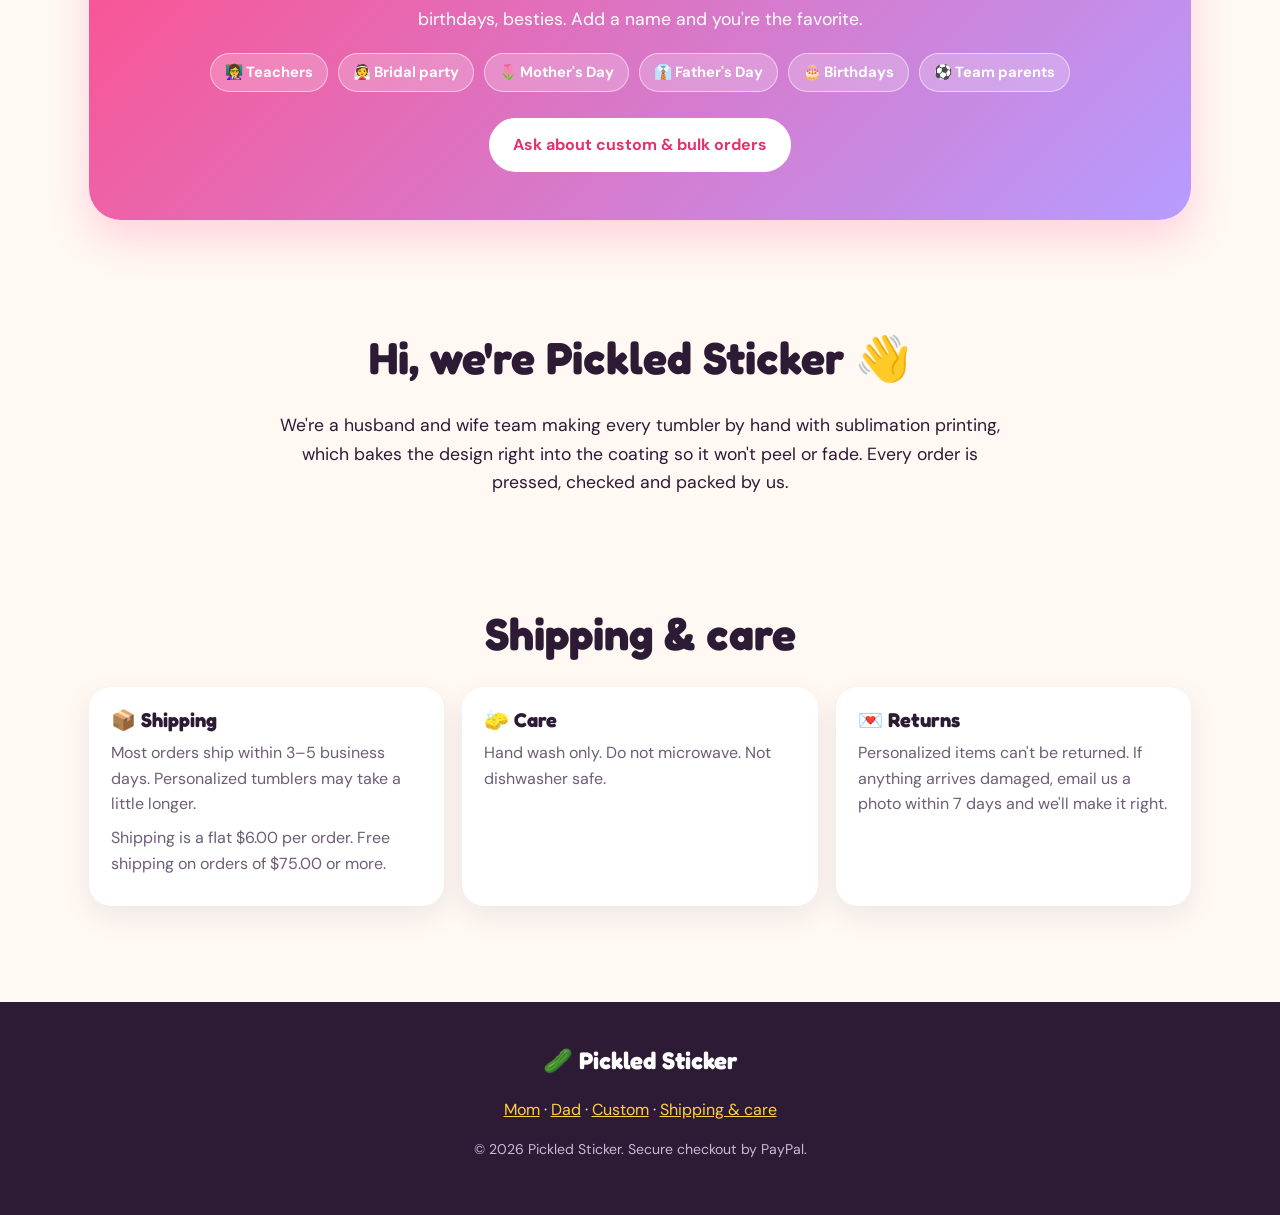
==== commit 9c65e2f8: "Floral Dream: real product photo Co-Authored-By: Claude Opus 5.5 (1M context) <noreply@anthropic.com" ====
--- a/index.html
+++ b/index.html
@@ -45,7 +45,7 @@
         </div>
       </div>
       <div class="hero-art" aria-hidden="true">
-        <img class="float f1" src="images/floral-dream.svg" alt="">
+        <img class="float f1" src="images/floral-dream.jpg" alt="">
         <img class="float f2" src="images/pickle-party.png" alt="">
         <img class="float f3" src="images/grill-master.svg" alt="">
         <span class="sparkle s1">✦</span><span class="sparkle s2">✧</span><span class="sparkle s3">✦</span>
@@ -66,7 +66,7 @@
       </div>
       <div class="shop-tabs">
         <a class="shop-tab tab-mom reveal" href="mom.html">
-          <img src="images/floral-dream.svg" alt="">
+          <img src="images/floral-dream.jpg" alt="">
           <div>
             <span class="tab-kicker">💐 For her</span>
             <h3>Mom</h3>
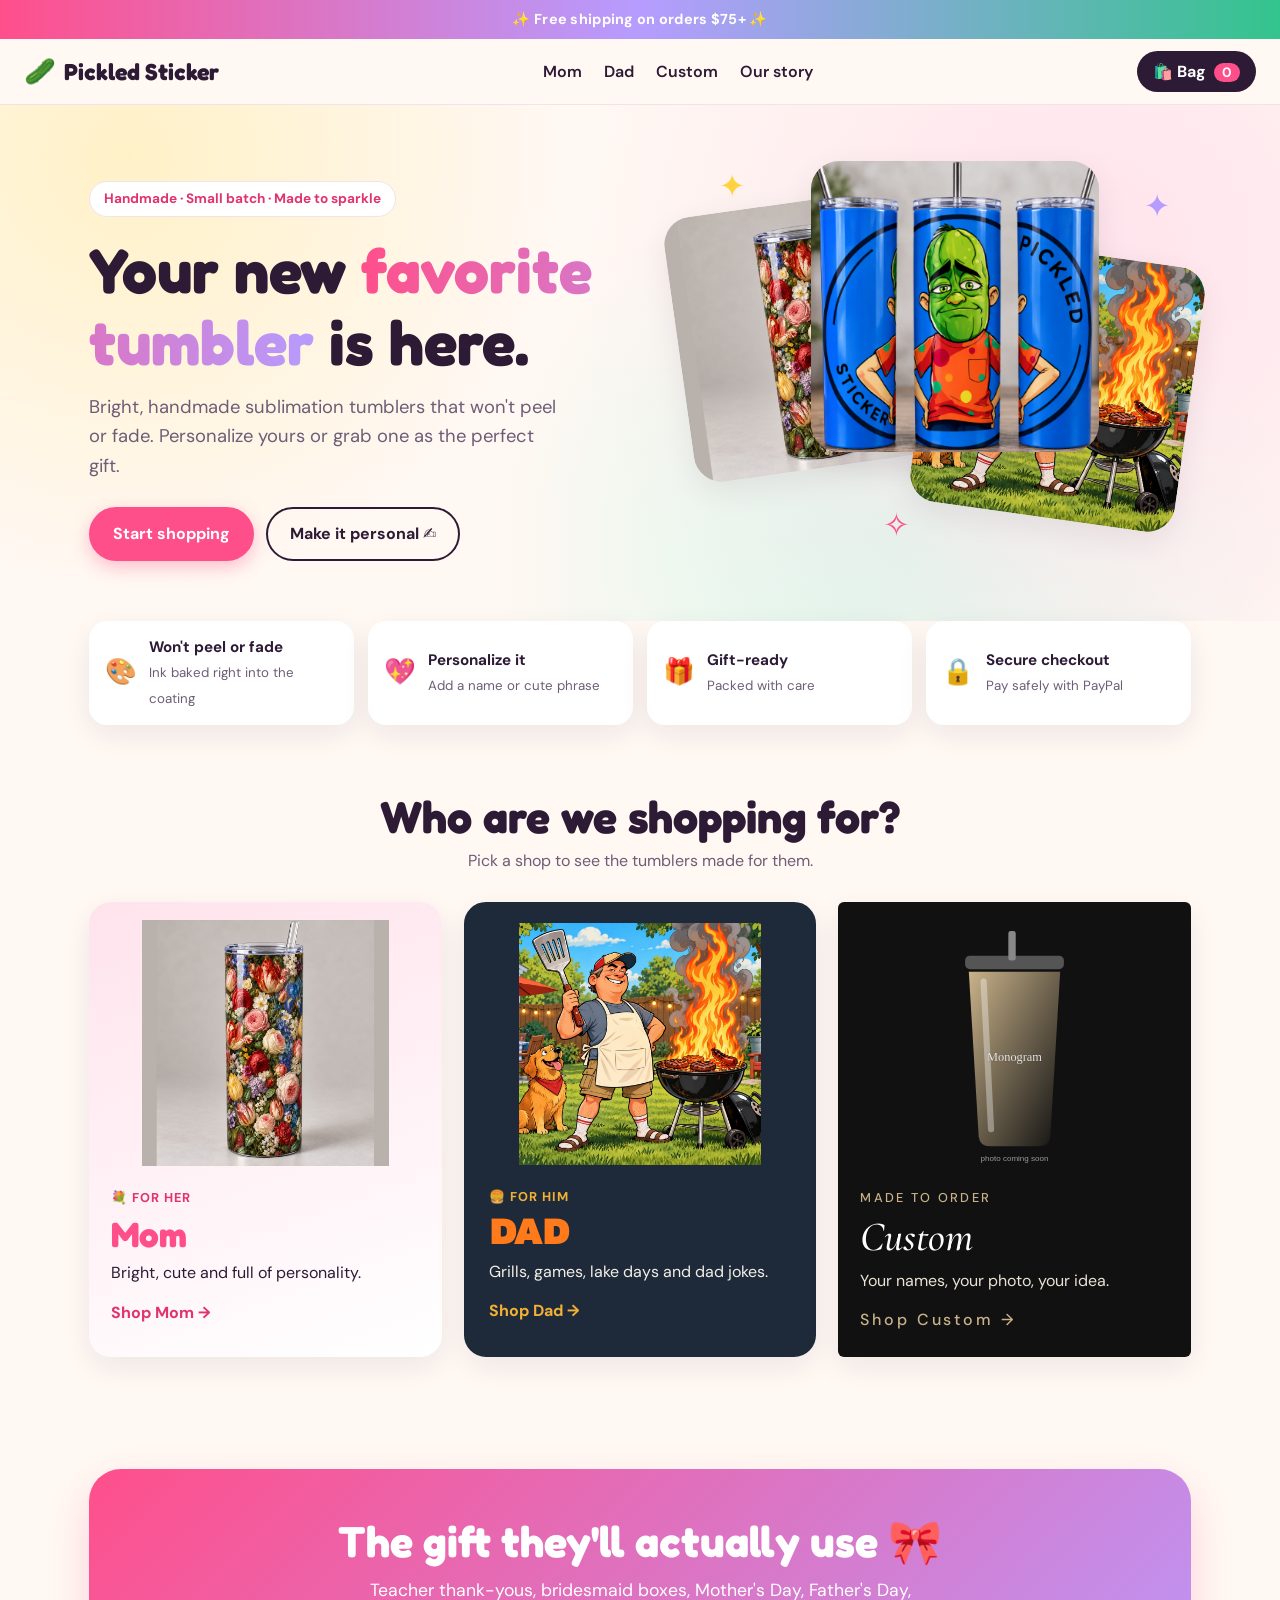
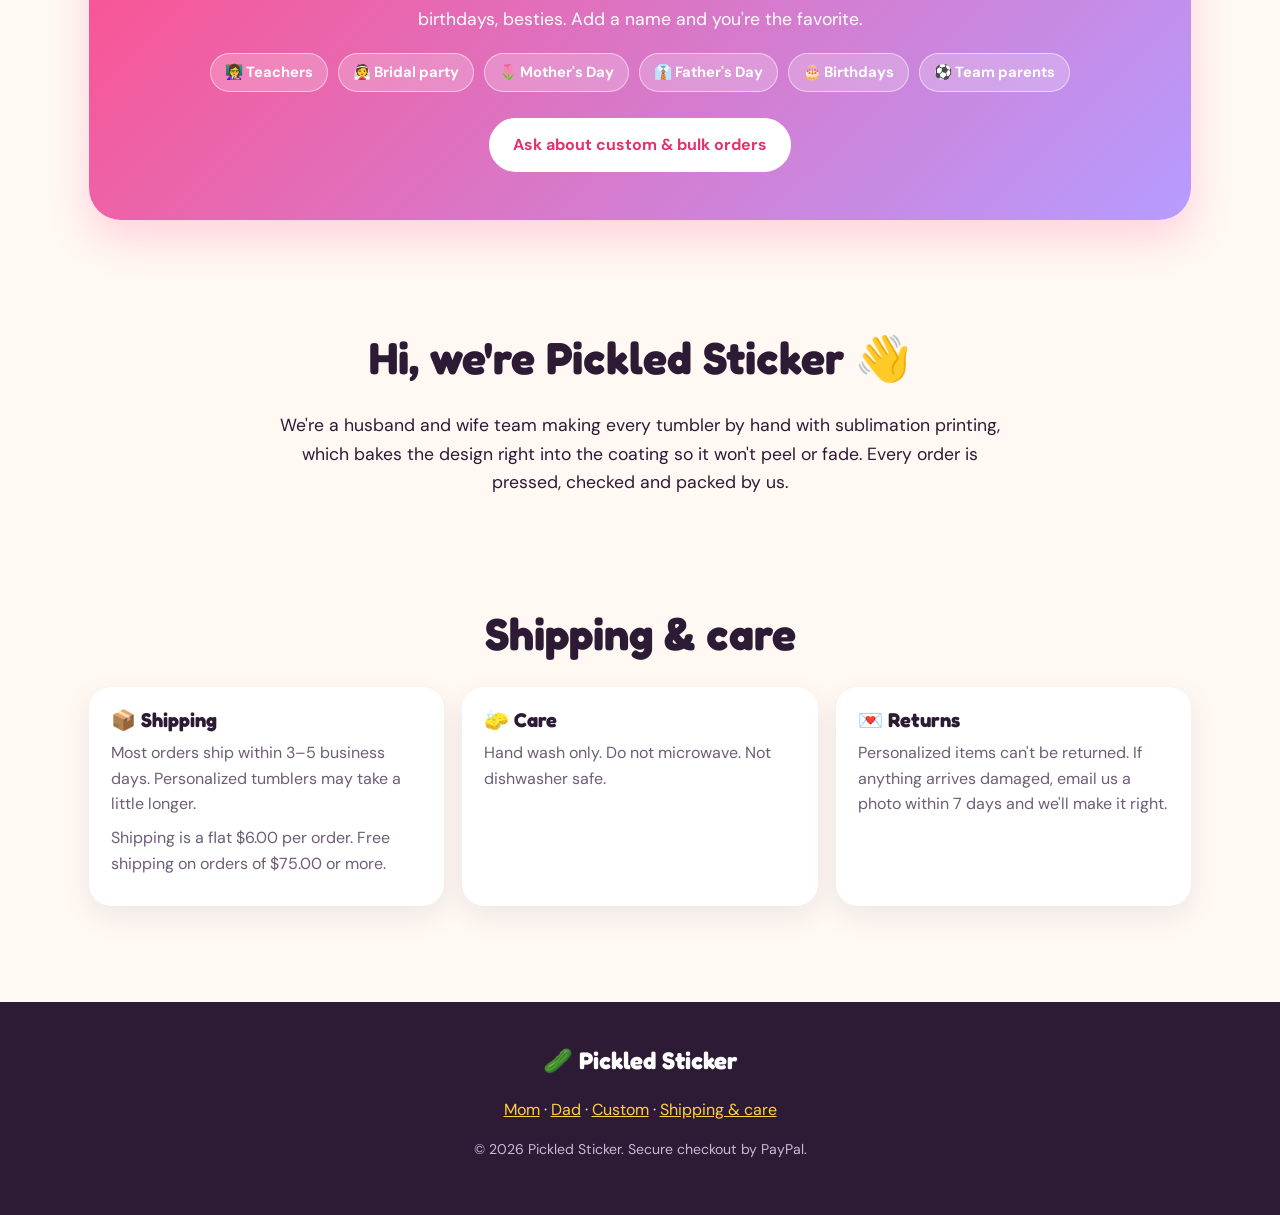
==== commit 5e4ee362: "Use real artwork for Grill Master tumbler Co-Authored-By: Claude Opus 5.5 (1M context) <noreply@anth" ====
--- a/index.html
+++ b/index.html
@@ -47,7 +47,7 @@
       <div class="hero-art" aria-hidden="true">
         <img class="float f1" src="images/floral-dream.jpg" alt="">
         <img class="float f2" src="images/pickle-party.png" alt="">
-        <img class="float f3" src="images/grill-master.svg" alt="">
+        <img class="float f3" src="images/grill-master.jpg" alt="">
         <span class="sparkle s1">✦</span><span class="sparkle s2">✧</span><span class="sparkle s3">✦</span>
       </div>
     </section>
@@ -75,7 +75,7 @@
           </div>
         </a>
         <a class="shop-tab tab-dad reveal" href="dad.html">
-          <img src="images/grill-master.svg" alt="">
+          <img src="images/grill-master.jpg" alt="">
           <div>
             <span class="tab-kicker">🍔 For him</span>
             <h3>Dad</h3>
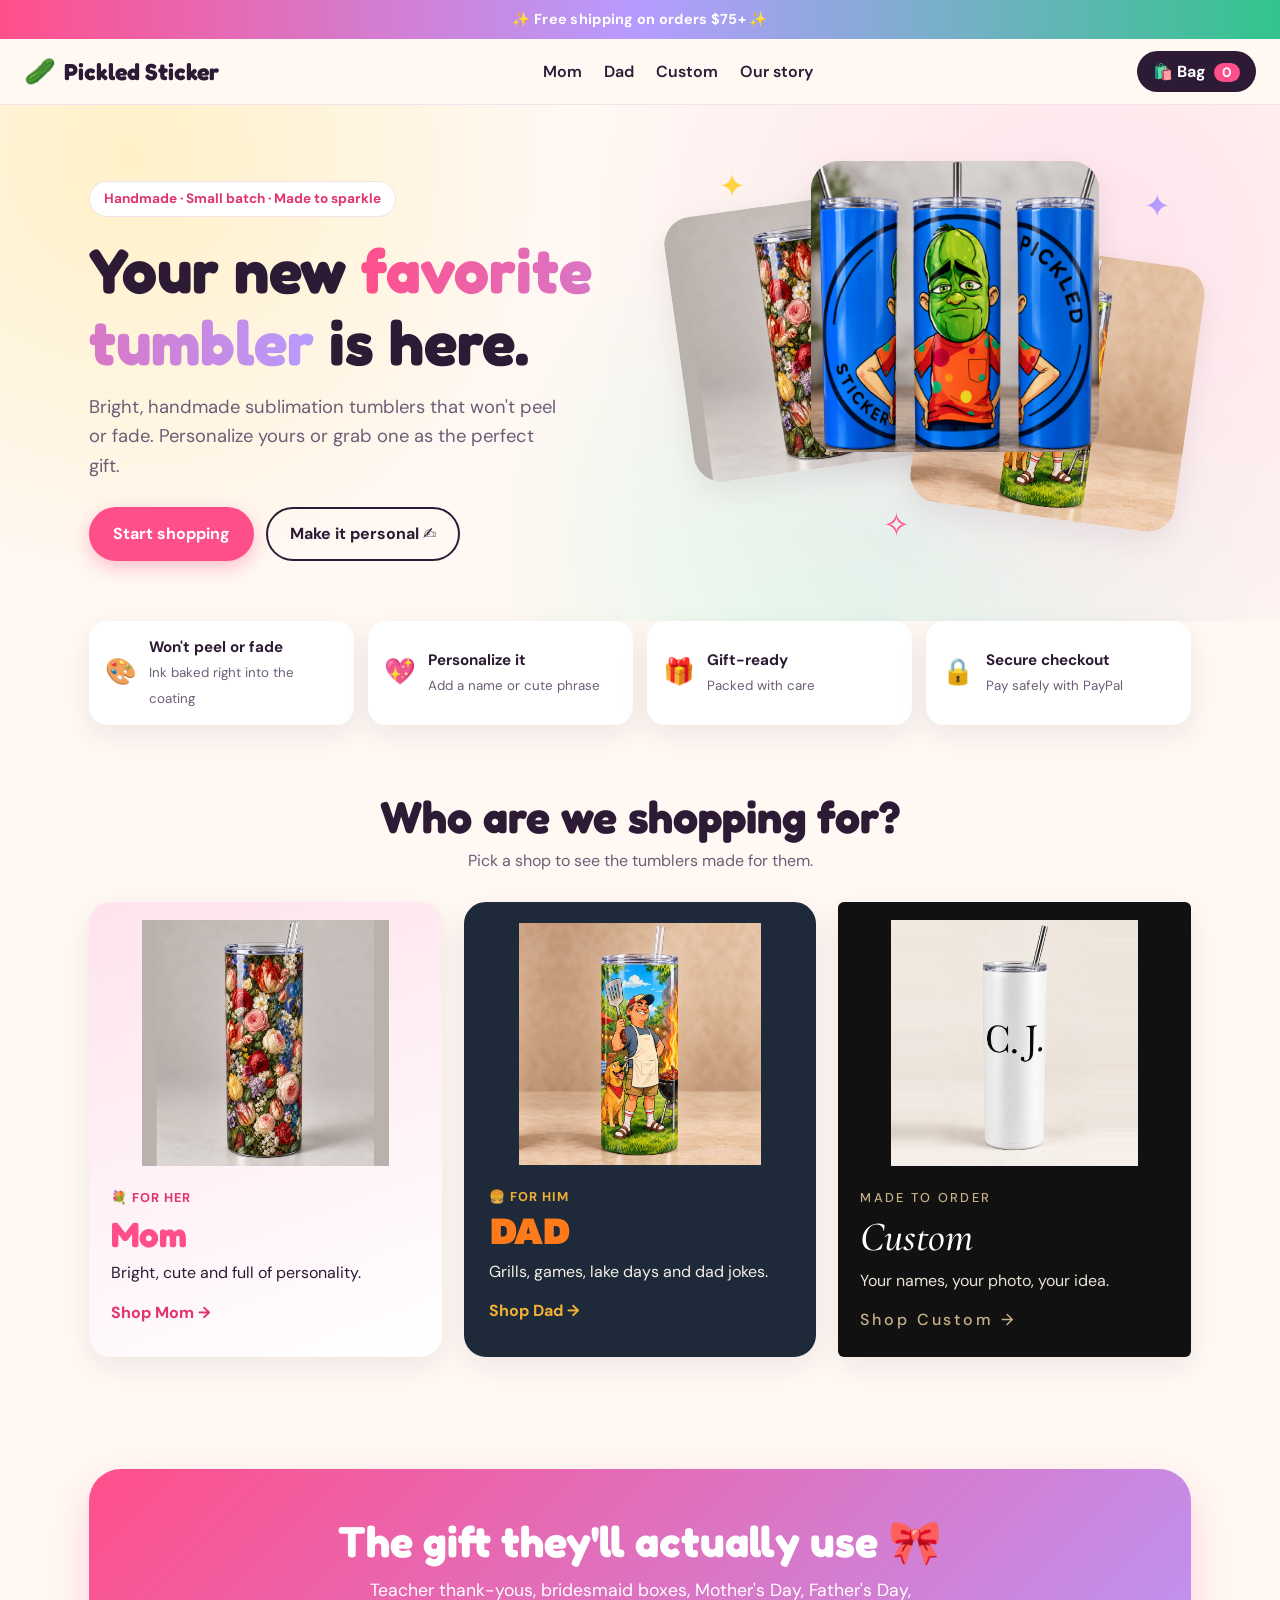
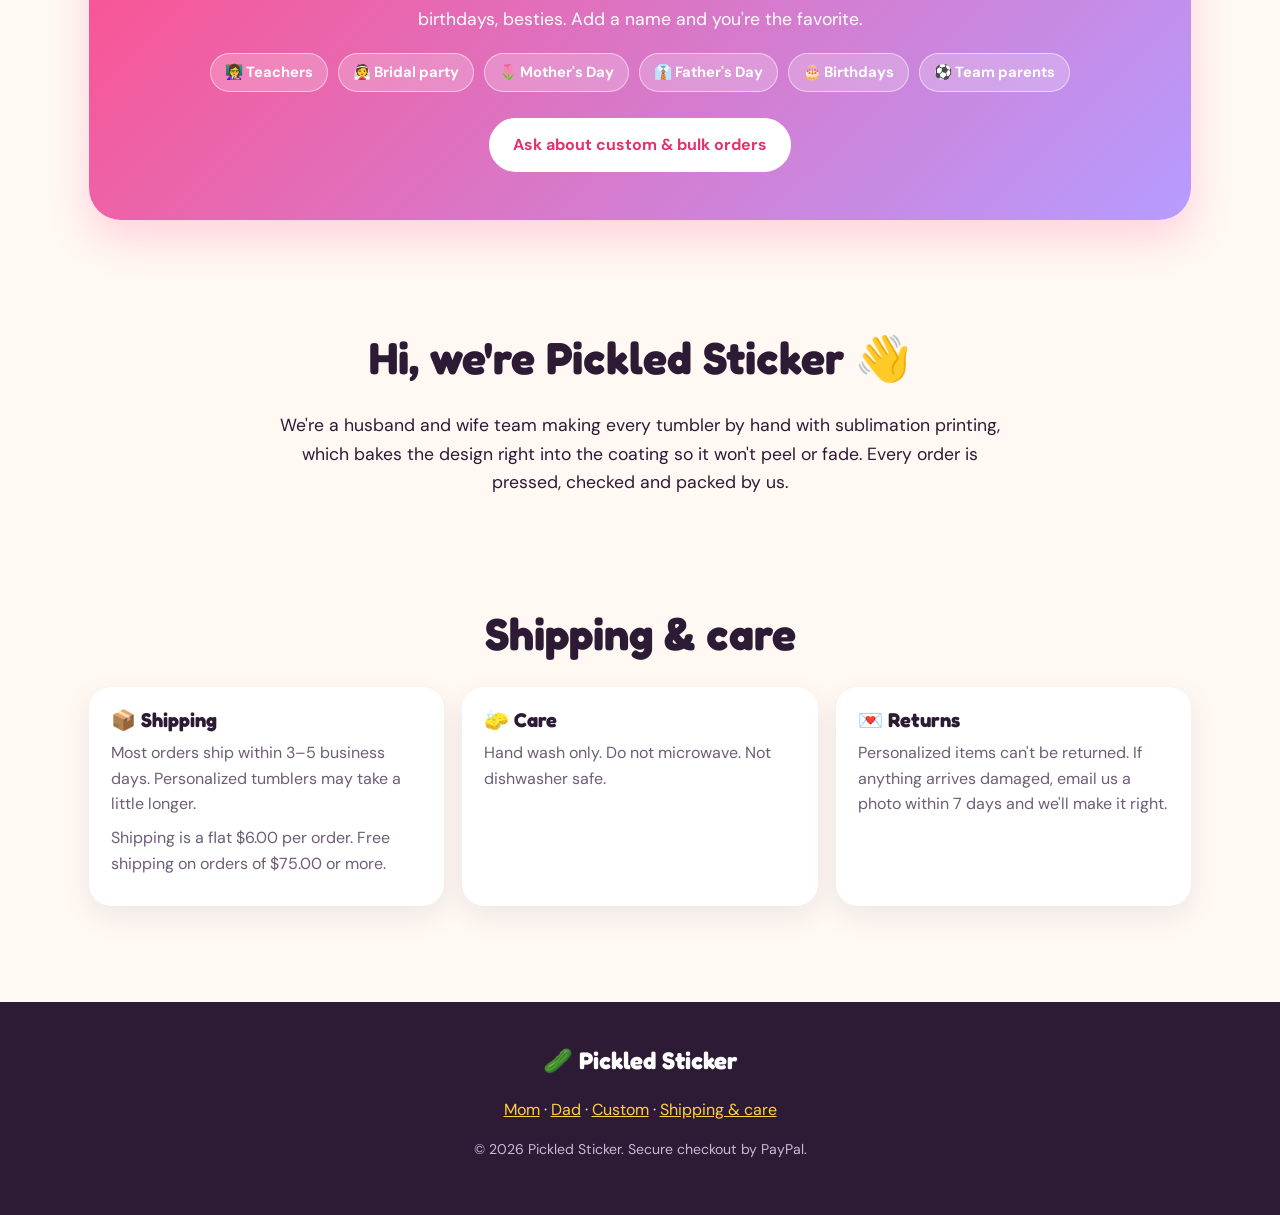
==== commit 3e7145f9: "Use cup photo for Monogram tumbler Co-Authored-By: Claude Opus 5.5 (1M context) <noreply@anthropic.c" ====
--- a/index.html
+++ b/index.html
@@ -84,7 +84,7 @@
           </div>
         </a>
         <a class="shop-tab tab-custom reveal" href="custom.html">
-          <img src="images/custom-monogram.svg" alt="">
+          <img src="images/custom-monogram.jpg" alt="">
           <div>
             <span class="tab-kicker">Made to order</span>
             <h3>Custom</h3>
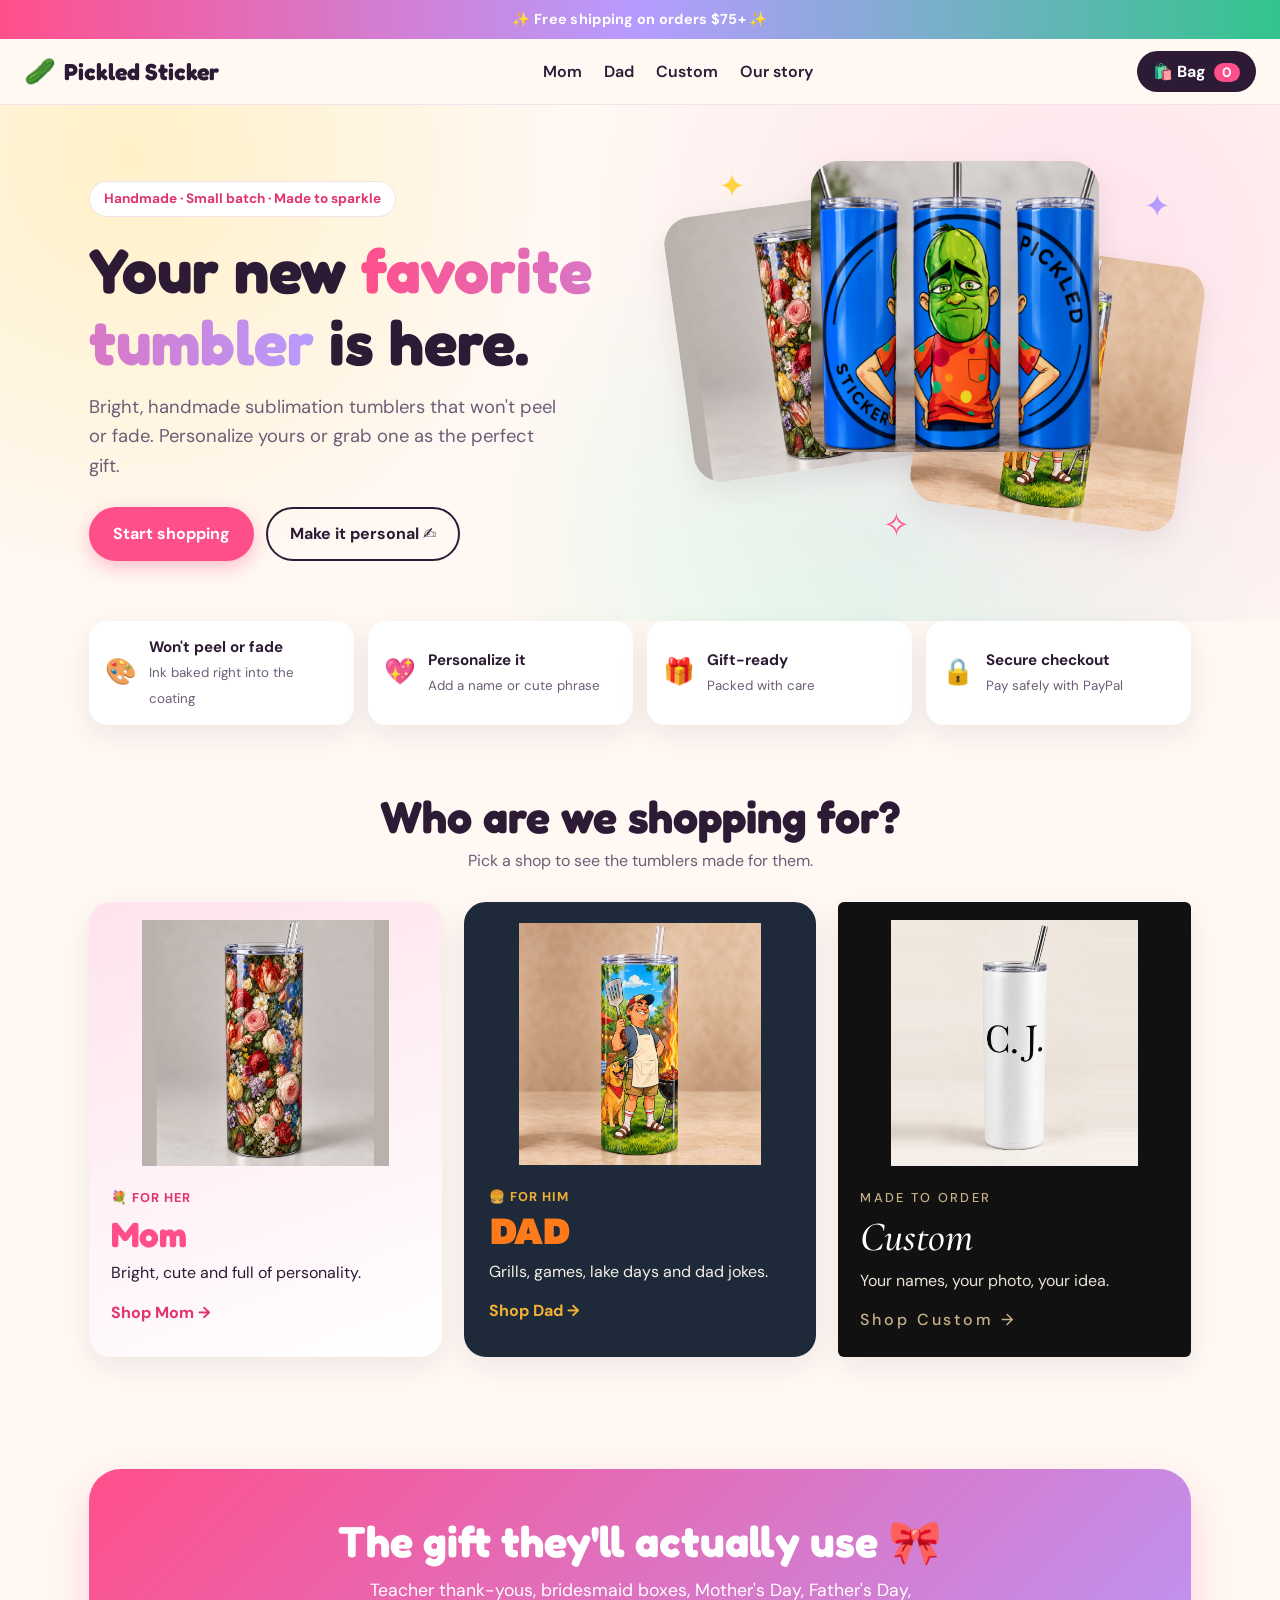
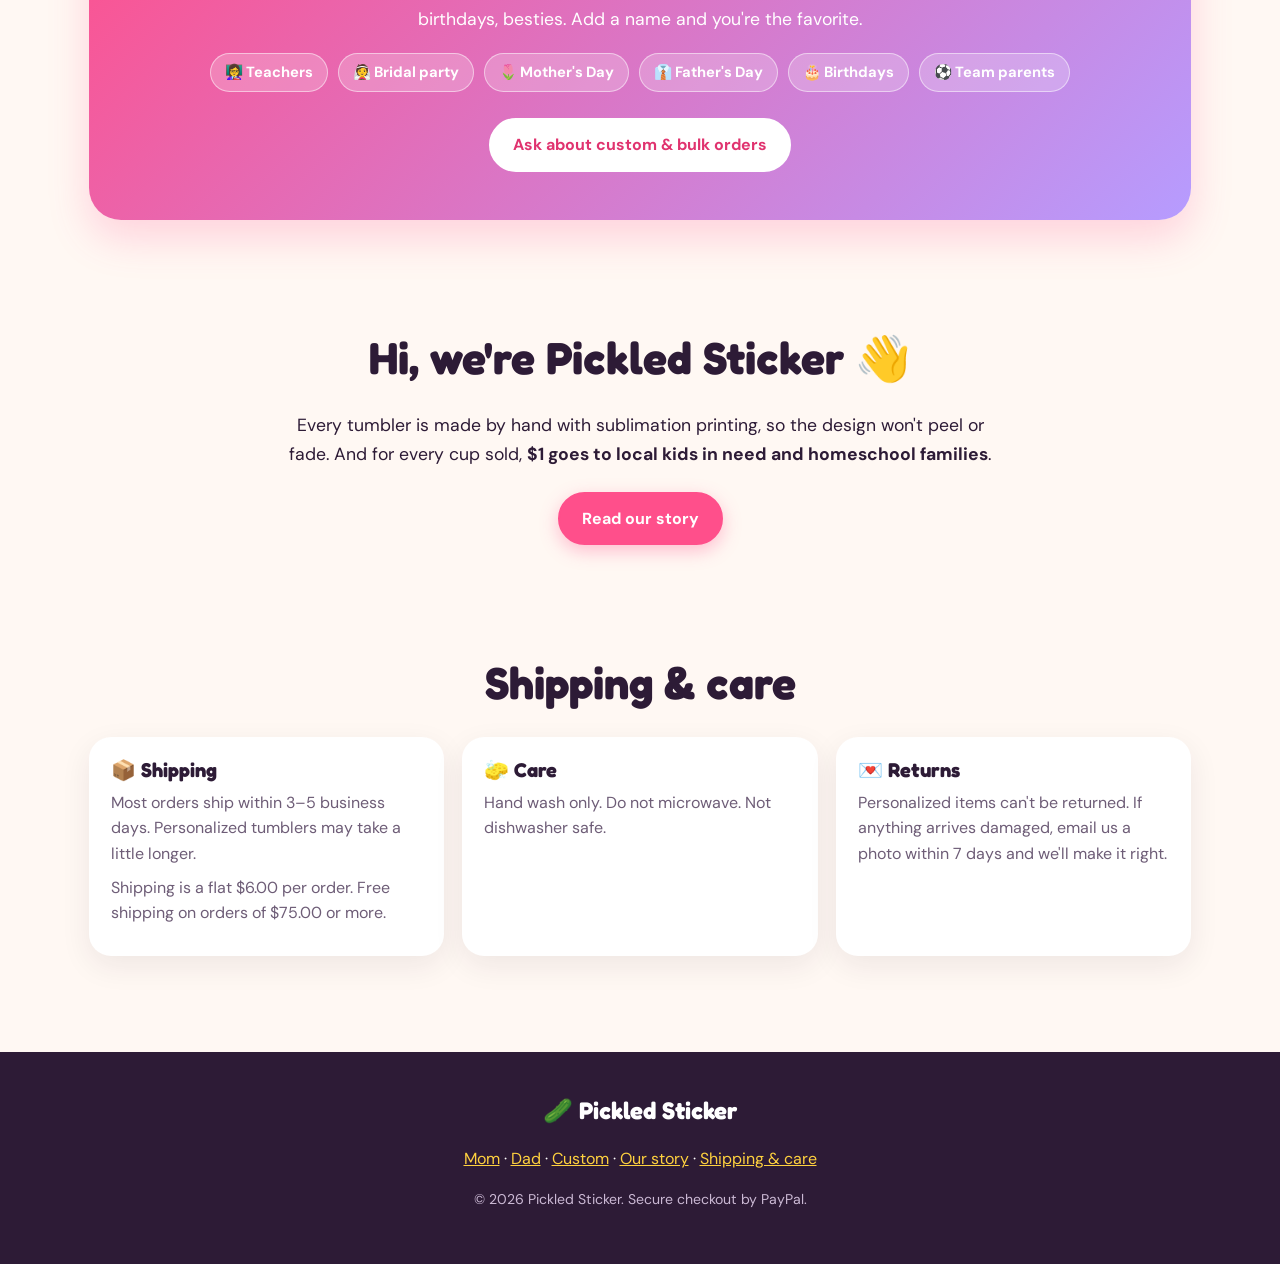
==== commit ffe558e5: "Give Our Story its own page with the $1-per-cup giving mission Co-Authored-By: Claude Opus 5.5 (1M c" ====
--- a/index.html
+++ b/index.html
@@ -26,7 +26,7 @@
       <a href="mom.html">Mom</a>
       <a href="dad.html">Dad</a>
       <a href="custom.html">Custom</a>
-      <a href="index.html#about">Our story</a>
+      <a href="story.html">Our story</a>
     </nav>
     <button class="cart-button" id="cartButton" aria-label="Open bag">
       <span aria-hidden="true">🛍️</span> Bag <span class="cart-count" id="cartCount">0</span>
@@ -111,11 +111,10 @@
         <h2>Hi, we're Pickled Sticker 👋</h2>
       </div>
       <p>
-        We're a husband and wife team making every tumbler by hand with sublimation printing,
-        which bakes the design right into the coating so it won't peel or fade.
-        Every order is pressed, checked and packed by us.
-        <!-- Master: replace this paragraph with your own story. -->
+        Every tumbler is made by hand with sublimation printing, so the design won't peel or fade.
+        And for every cup sold, <strong>$1 goes to local kids in need and homeschool families</strong>.
       </p>
+      <div class="story-cta"><a href="story.html" class="btn btn-primary">Read our story</a></div>
     </section>
 
     <section id="policies" class="section policies">
@@ -130,7 +129,7 @@
 
   <footer class="site-footer">
     <p class="footer-brand">🥒 <span data-shop-name>Pickled Sticker</span></p>
-    <p class="footer-links"><a href="mom.html">Mom</a> · <a href="dad.html">Dad</a> · <a href="custom.html">Custom</a> · <a href="index.html#policies">Shipping &amp; care</a></p>
+    <p class="footer-links"><a href="mom.html">Mom</a> · <a href="dad.html">Dad</a> · <a href="custom.html">Custom</a> · <a href="story.html">Our story</a> · <a href="index.html#policies">Shipping &amp; care</a></p>
     <p id="socialLinks"></p>
     <p class="small">&copy; <span id="year"></span> <span data-shop-name>Pickled Sticker</span>. Secure checkout by PayPal.</p>
   </footer>
--- a/styles.css
+++ b/styles.css
@@ -177,6 +177,37 @@
 .policy { background: #fff; border-radius: var(--radius); padding: 22px; box-shadow: var(--shadow); }
 .policy h3 { margin: 0 0 8px; font-size: 1.25rem; }
 .policy p { margin: 0 0 8px; color: var(--muted); }
+
+/* ---------- Our story page ---------- */
+.story-hero { text-align: center; max-width: 820px; margin: 0 auto; padding: 64px 24px 8px; }
+.story-hero h1 { font-size: clamp(2.2rem, 5.4vw, 3.6rem); margin: 0 0 14px; }
+.story-hero .tagline { margin: 0 auto; }
+.give-card {
+  display: flex; gap: 22px; align-items: center; margin-bottom: 22px;
+  background: linear-gradient(120deg, var(--pink), var(--lilac)); color: #fff;
+  border-radius: 30px; padding: 30px 34px; box-shadow: var(--shadow-hover);
+}
+.give-card h2 { margin: 0 0 6px; font-size: clamp(1.7rem, 4vw, 2.4rem); }
+.give-card p { margin: 0; font-size: 1.1rem; }
+.give-dollar {
+  flex: none; width: 96px; height: 96px; border-radius: 50%; background: var(--sun); color: var(--ink);
+  display: grid; place-items: center; font-family: var(--display); font-weight: 700; font-size: 2.2rem;
+}
+.story-steps { max-width: 760px; margin: 0 auto; padding: 0; list-style: none; counter-reset: step; display: grid; gap: 14px; }
+.story-steps li {
+  counter-increment: step; position: relative; background: #fff; border-radius: 18px;
+  padding: 16px 18px 16px 66px; box-shadow: var(--shadow); color: var(--muted);
+}
+.story-steps li strong { color: var(--ink); }
+.story-steps li::before {
+  content: counter(step); position: absolute; left: 16px; top: 14px; width: 34px; height: 34px; border-radius: 50%;
+  background: var(--mint); color: #fff; display: grid; place-items: center; font-family: var(--display); font-weight: 700;
+}
+.story-cta { display: flex; gap: 12px; flex-wrap: wrap; justify-content: center; margin-top: 24px; }
+@media (max-width: 640px) {
+  .give-card { flex-direction: column; text-align: center; padding: 26px 20px; }
+  .story-hero { padding: 44px 16px 4px; }
+}
 
 /* Cart drawer */
 .overlay { position: fixed; inset: 0; background: rgba(45, 27, 54, .4); z-index: 20; backdrop-filter: blur(2px); }
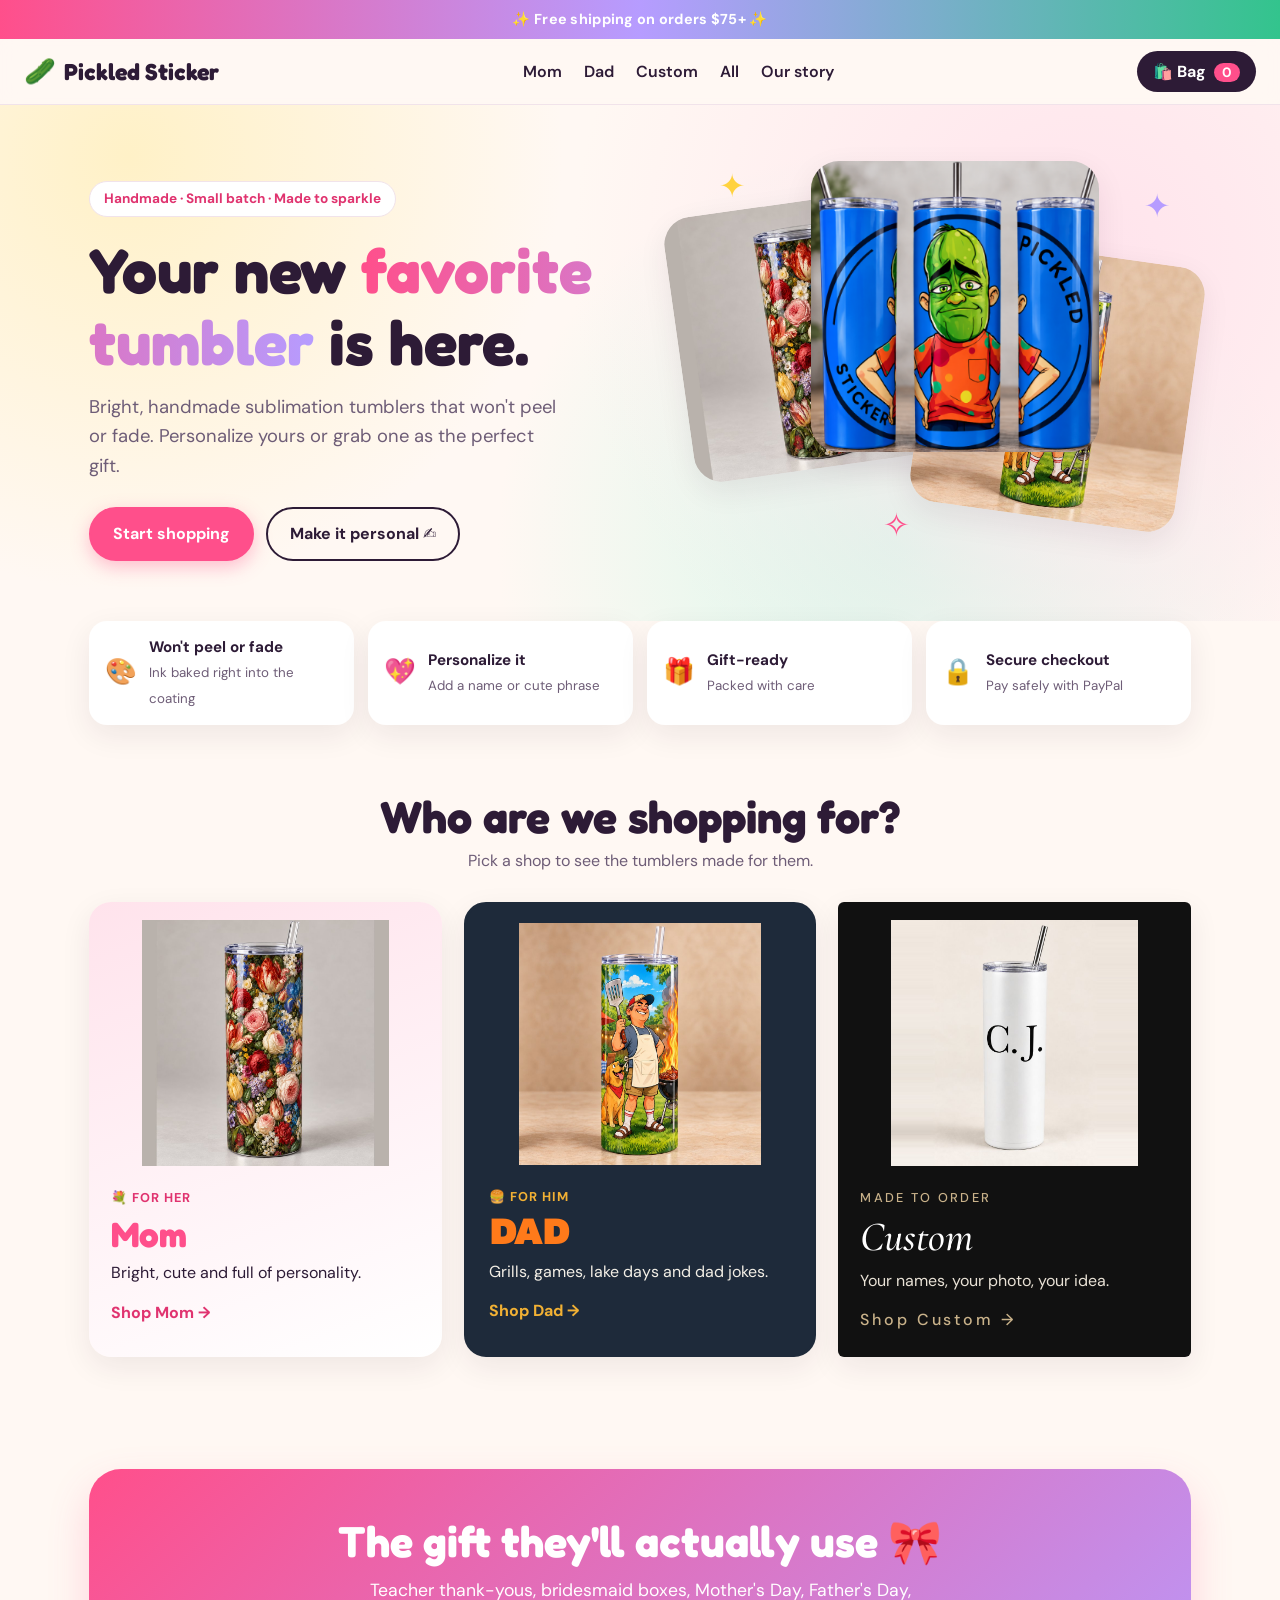
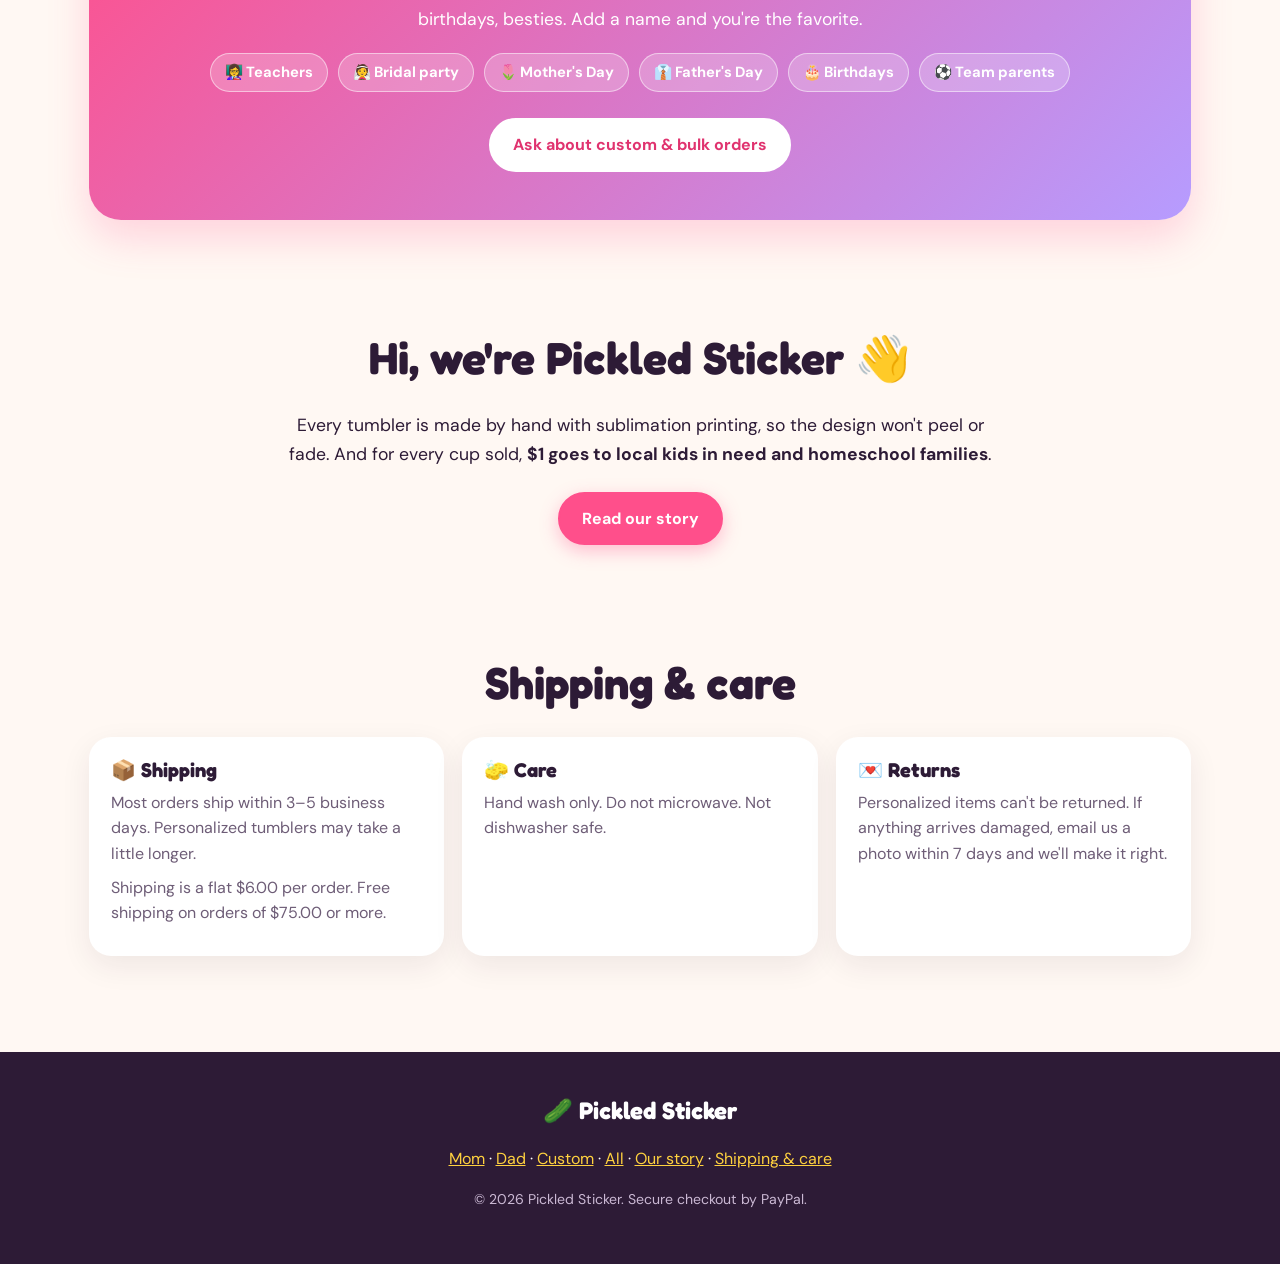
==== commit 953f0c1d: "Add All catalog page with tag filters Co-Authored-By: Claude Opus 5.5 (1M context) <noreply@anthropi" ====
--- a/index.html
+++ b/index.html
@@ -26,6 +26,7 @@
       <a href="mom.html">Mom</a>
       <a href="dad.html">Dad</a>
       <a href="custom.html">Custom</a>
+      <a href="all.html">All</a>
       <a href="story.html">Our story</a>
     </nav>
     <button class="cart-button" id="cartButton" aria-label="Open bag">
@@ -129,7 +130,7 @@
 
   <footer class="site-footer">
     <p class="footer-brand">🥒 <span data-shop-name>Pickled Sticker</span></p>
-    <p class="footer-links"><a href="mom.html">Mom</a> · <a href="dad.html">Dad</a> · <a href="custom.html">Custom</a> · <a href="story.html">Our story</a> · <a href="index.html#policies">Shipping &amp; care</a></p>
+    <p class="footer-links"><a href="mom.html">Mom</a> · <a href="dad.html">Dad</a> · <a href="custom.html">Custom</a> · <a href="all.html">All</a> · <a href="story.html">Our story</a> · <a href="index.html#policies">Shipping &amp; care</a></p>
     <p id="socialLinks"></p>
     <p class="small">&copy; <span id="year"></span> <span data-shop-name>Pickled Sticker</span>. Secure checkout by PayPal.</p>
   </footer>
--- a/styles.css
+++ b/styles.css
@@ -340,6 +340,7 @@
 .mini-tab:hover { transform: translateY(-2px); }
 .mini-mom { background: var(--blush); color: #e0336f; font-family: "Fredoka", sans-serif; }
 .mini-dad { background: #1e2a3a; color: #f2b134; font-family: "Archivo Black", Impact, sans-serif; text-transform: uppercase; }
+.mini-all { background: var(--mint-soft); color: #1d7a57; font-family: "Fredoka", sans-serif; }
 .mini-custom { background: #111; color: #e9e2d6; letter-spacing: .12em; text-transform: uppercase; font-size: .9rem; }
 
 /* Custom: how it works */
@@ -482,3 +483,19 @@
 }
 .product-body { gap: 6px; }
 .product .buy-row { margin-top: auto; padding-top: 8px; }
+
+/* ---------- All page: tag filter ---------- */
+.tag-bar { display: flex; flex-wrap: wrap; justify-content: center; gap: 10px; margin: -6px auto 30px; max-width: 900px; }
+.tag-chip {
+  font: 700 .95rem var(--body); color: var(--ink); background: var(--card);
+  border: 2px solid var(--line); border-radius: 999px; padding: 8px 16px; cursor: pointer;
+  transition: background .2s, border-color .2s, color .2s, transform .2s;
+}
+.tag-chip span { color: var(--muted); font-weight: 500; margin-left: 2px; }
+.tag-chip:hover { border-color: var(--pink); transform: translateY(-1px); }
+.tag-chip.active { background: var(--pink); border-color: var(--pink); color: #fff; }
+.tag-chip.active span { color: rgba(255,255,255,.85); }
+@media (max-width: 600px) {
+  .tag-bar { gap: 8px; }
+  .tag-chip { font-size: .88rem; padding: 7px 13px; }
+}
